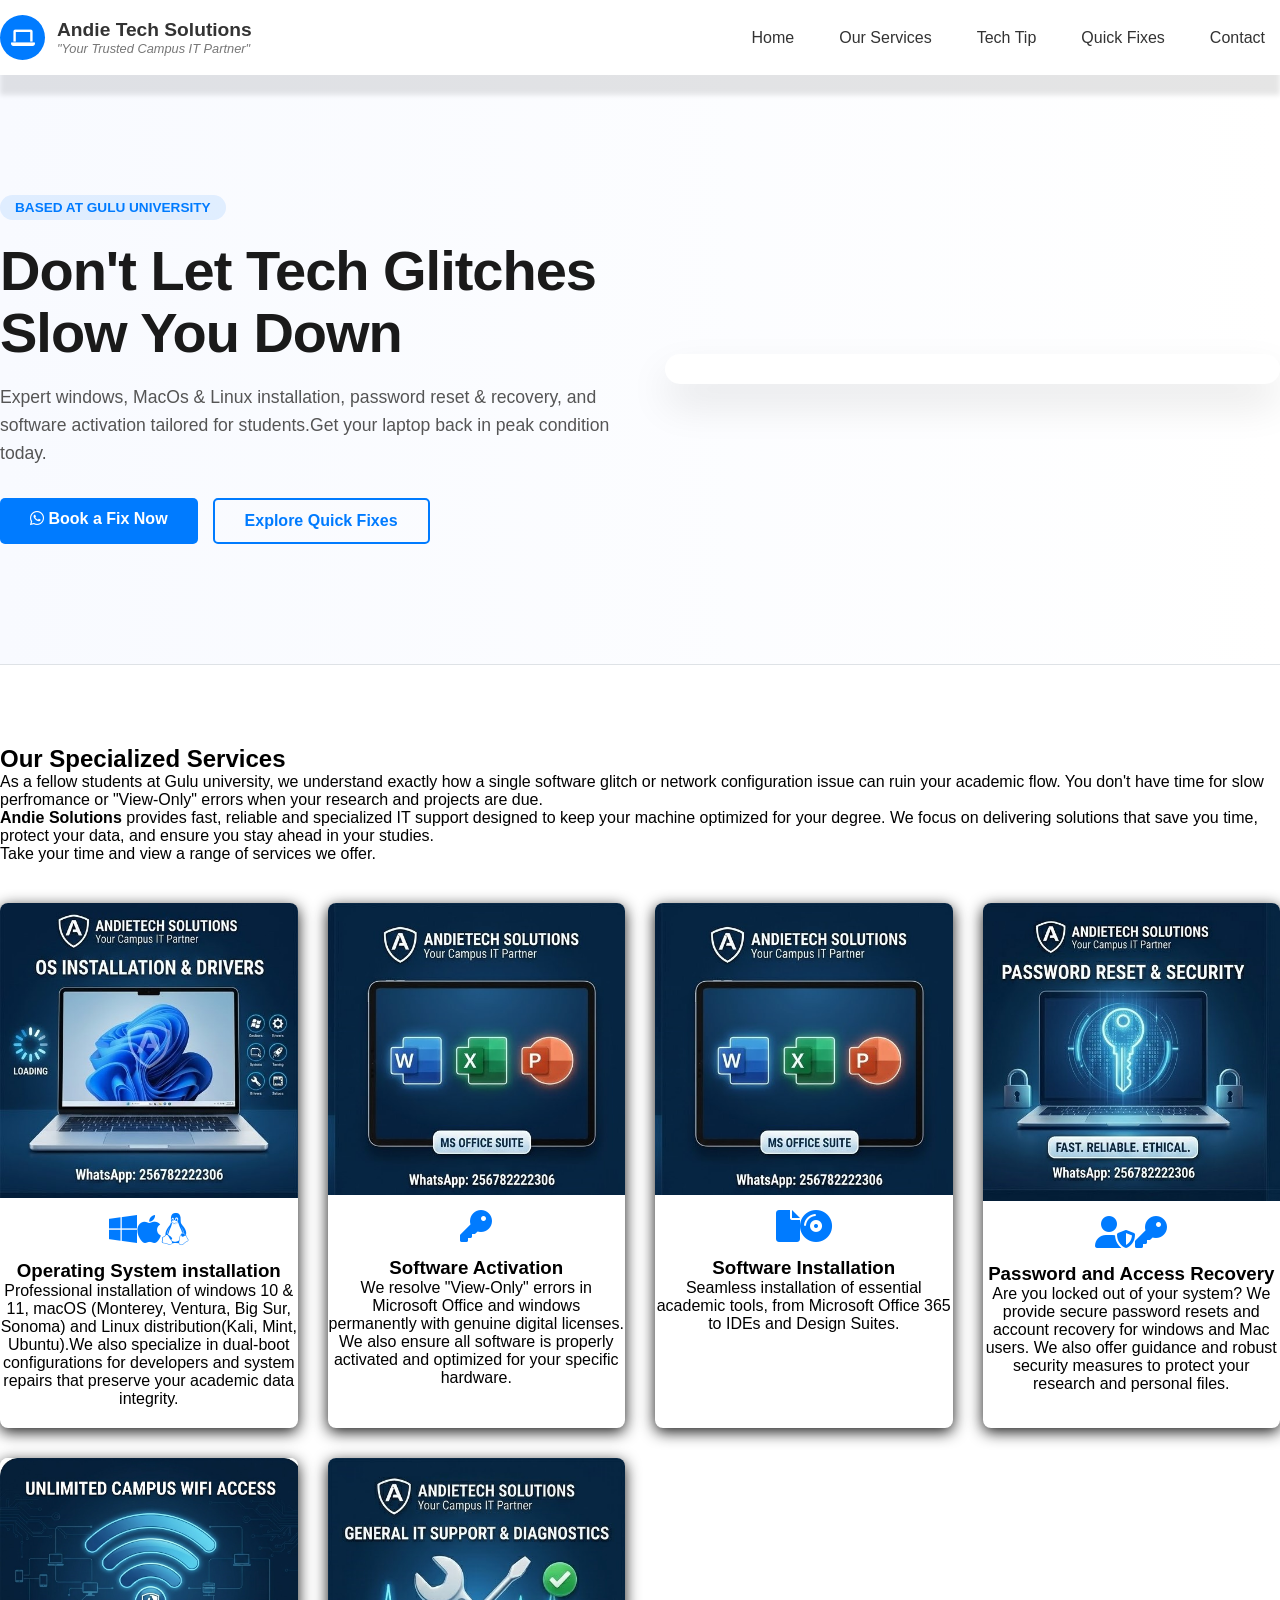
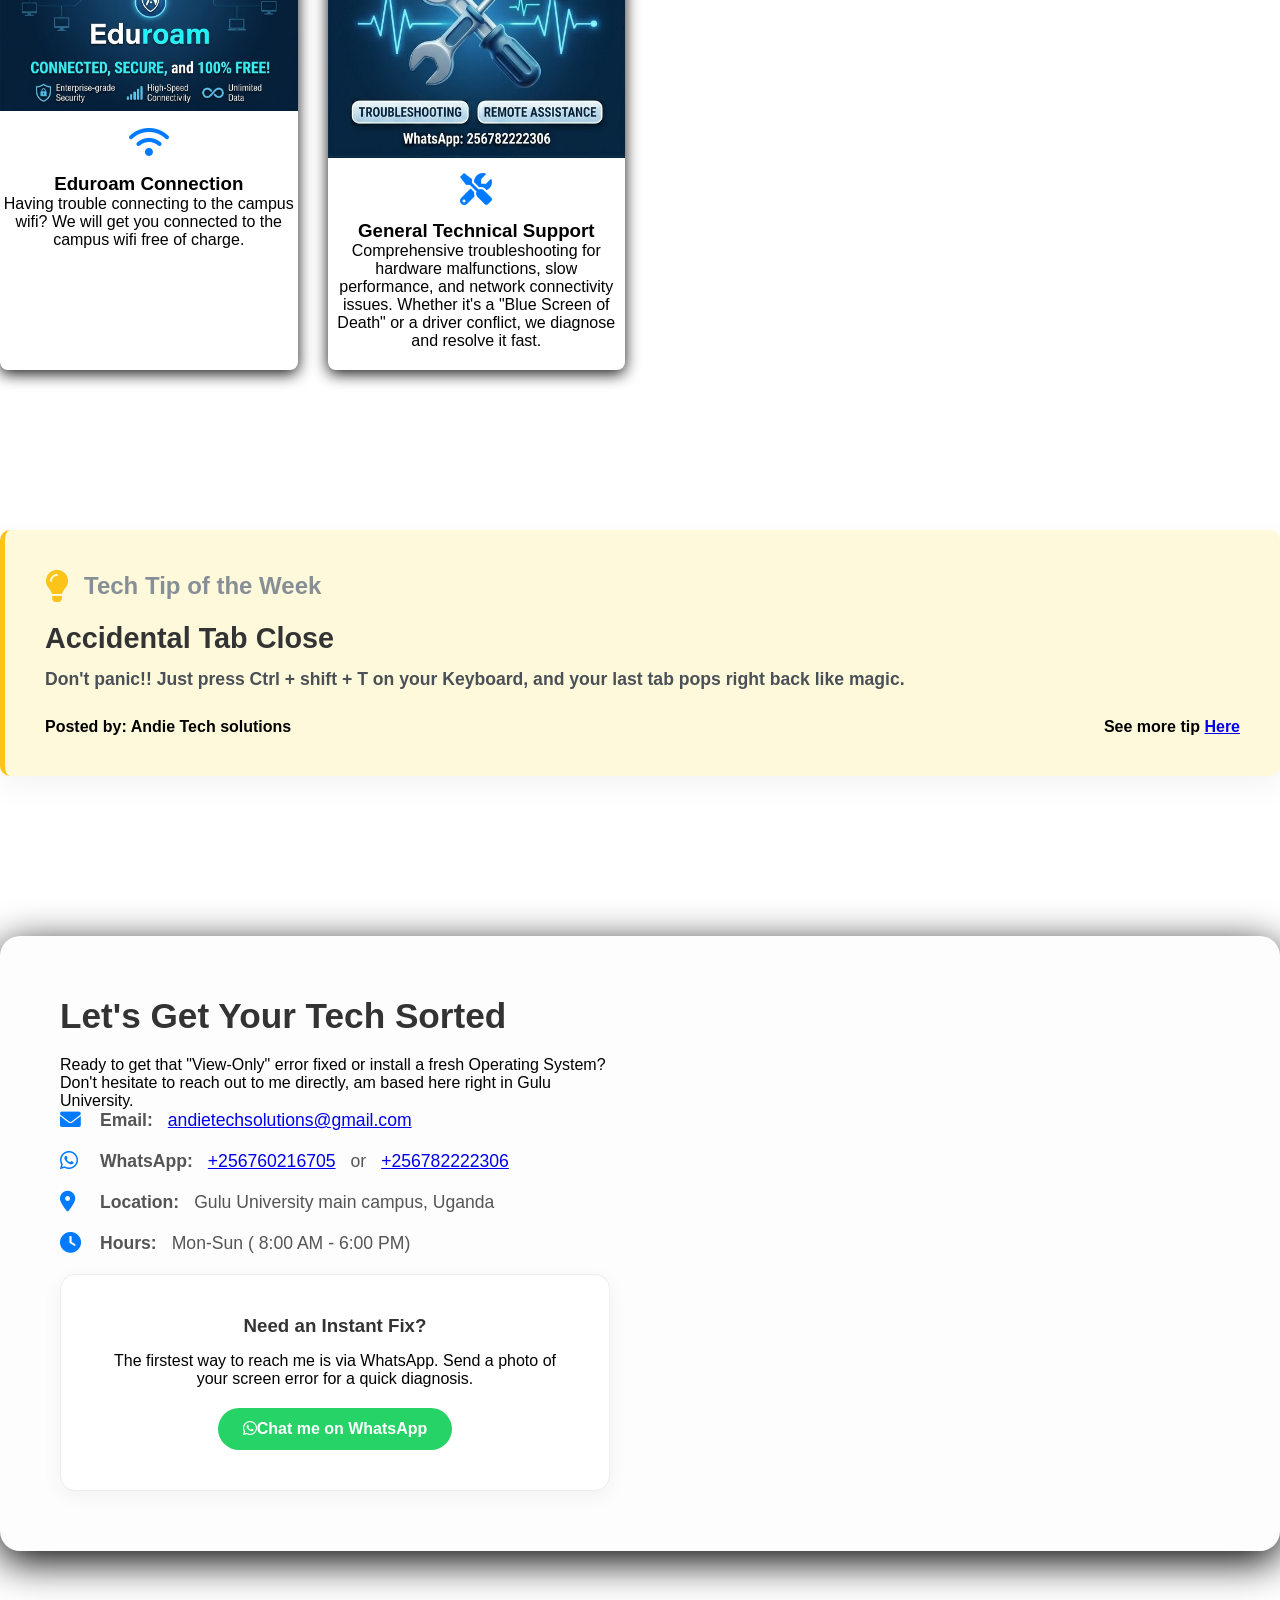
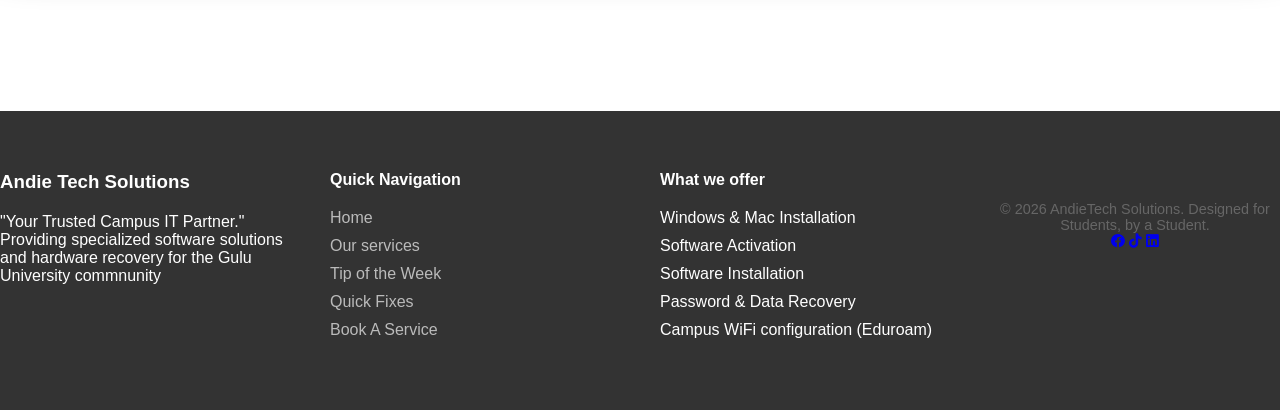
==== index.html @ 388c9201 "Add hero image section to index.html Added a hero image section with a placeholder image." ====
<!DOCTYPE html>
<html lang="en">
<head>
    <meta charset="UTF-8">
    <meta name="viewport" content="width=device-width, initial-scale=1.0">
    <title>AndieTech Solutions | Your Campus IT Partner</title>
    <link rel="stylesheet" href="https://cdnjs.cloudflare.com/ajax/libs/font-awesome/6.0.0/css/all.min.css">
    <link rel="stylesheet" href="style.css">
</head>
<body>

    <header>
        <div class="header-container">
                    
            <div class="branding">
                <div class="logo-circle">
                    <i class="fas fa-laptop"></i>
                </div>

                <div class="brand-text">
                    <h1 class="brand-name">Andie Tech Solutions</h1>
                    <span class="tagline">"Your Trusted Campus IT Partner"</span>
                </div>
            </div>

            <div class="nav-wrapper">
                <nav class="nav-menu" id="nav-menu">
                    <ul>
                        <li><a href="index.html" class="nav-btn">Home</a></li>
                        <li><a href="#services" class="nav-btn">Our Services</a></li>
                        <li><a href="#tip" class="nav-btn">Tech Tip</a></li>
                        <li><a href="fixes.html" class="nav-btn">Quick Fixes</a></li>
                        <li><a href="#contact" class="nav-btn">Contact</a></li>
                    </ul>
                </nav>

                <div class="menu-toggle" id="mobile-menu-btn">
                    <span class="bar"></span>
                    <span class="bar"></span>
                    <span class="bar"></span>
                </div>
            </div>

        </div>
    </header>

    <main>
        <section id="hero" class="hero">
            <div class="container hero-flex">
                
                <div class="hero-text">
                    <span class="badge">Based at Gulu University</span>
                    <h2>Don't Let Tech Glitches  Slow You Down</h2>
                    <p>
                        Expert windows, MacOs &amp; Linux installation, password reset &amp; recovery, and software activation tailored for students.Get your laptop back in peak condition today.
                    </p>
                    
                    <div class="hero-btns">
                        <a href="https://wa.me/256782222306" class="btn btn-primary">
                            <i class="fab fa-whatsapp"></i> Book a Fix Now
                        </a>
                        <a href="fixes.html" class="btn btn-secondary">Explore Quick Fixes</a>
                    </div>
                </div>
                     <div class="hero-img">
                    <div class="img-placeholder">
                        <img src="assets/sudent.png" alt="Laptop showing Windows and Mac" onerror="this.style.display='none'">
                    <!--<div class="img-backup-box">💻 ANDIETECH</div>-->
                    </div>
                </div>

            </div>
        </section>

        <section id="services" class="services-section">
            <div class="container">
                <div class="services-header-intro">
                    <h2 class="section-title">Our Specialized Services</h2>
                    
                    <p>
                        As a fellow students at Gulu university, we understand exactly how a 
                        single software glitch or network configuration issue can ruin your 
                        academic flow. You don't have time for slow perfromance or "View-Only"
                        errors when your research and  projects are due. 
                    </p>
                    <p>
                        <strong>Andie Solutions</strong> provides fast, reliable and specialized 
                        IT support designed to keep your machine optimized for your degree. We focus on 
                        delivering solutions that save you time, protect your data, and ensure you stay 
                        ahead in your studies.
                        <br> Take your time and view a range of services we offer.
                    </p>
                    
                </div>
                <div class="services-grid">
                    <article class="service-card">
                        <div class="service-img">
                            <img src="OS.jpg" alt="OS  installation">
                        </div>
                        <div class="service-info">
                            <i class="fab fa-windows"></i><i class="fab fa-apple"></i><i class="fab fa-linux"></i> 
                            <h3>Operating System installation</h3>
                            <p>Professional installation of windows 10 & 11, macOS (Monterey, Ventura, Big Sur, Sonoma)
                             and Linux distribution(Kali, Mint, Ubuntu).We also specialize in dual-boot configurations for developers and system repairs that preserve your academic data integrity.</p>
                        </div>
                    </article>

                    <article class="service-card">
                        <div class="service-img">
                            <img src="/office.jpg" alt="software activation">
                        </div>
                        <div class="service-info">
                            <i class="fas fa-key"></i>
                            <h3>Software Activation</h3>
                            <p>We resolve "View-Only" errors in Microsoft Office and windows permanently with genuine digital licenses. We also ensure all software is properly activated and optimized for your specific hardware. </p>
                        </div>
                    </article>

                    <article class="service-card">
                        <div class="service-img">
                            <img src="office.jpg" alt="software installation">
                        </div>
                        <div class="service-info">
                            <i class="fas fa-file"></i><i class="fas fa-compact-disc"></i>
                            <h3>Software Installation</h3>
                            <p>Seamless installation of essential academic tools, from Microsoft Office 365 to IDEs and Design Suites.</p>
                        </div>
                    </article>

                    <article class="service-card">
                        <div class="service-img">
                            <img src="/passwordjpg.jpg" alt="password recovery">
                        </div>
                        <div class="service-info">
                            <i class="fas fa-user-shield"></i><i class="fas fa-key"></i>
                            <h3>Password and Access Recovery</h3>
                            <p>Are you locked out of your system? We provide secure password resets and account recovery for windows and Mac users. We also offer guidance and robust security measures to protect your research and personal files.</p>
                        </div>
                    </article>
                    
                    <article class="service-card">
                        <div class="service-img">
                            <img src="/eduroam.jpg" alt="wifi configuration">
                        </div>

                        <div class="service-info">
                            <i class="fas fa-wifi"></i><h3>Eduroam Connection</h3>
                            <p>Having trouble connecting to the campus wifi? We will get you connected to the campus wifi free of charge.</p>
                        </div>

                    </article>

                    <article class="service-card">
                        <div class="service-img">
                            <img src="/IT.jpg" alt="Technical support">
                        </div>
                        <div class="service-info">
                            <i class="fas fa-tools"></i>
                            <h3>General Technical Support</h3>
                            <p>Comprehensive troubleshooting for hardware malfunctions, slow performance, and network connectivity issues. Whether it's a "Blue Screen of Death" or a driver conflict, we diagnose and resolve it fast.</p>
                        </div>
                    </article>
                </div>
            </div>
        </section>
        <section id="tip" class="tip-section">
            <div class="container tip-box">
                <div class="tip-header">
                    <i class="fas fa-lightbulb"></i>
                    <h2>Tech Tip of the Week</h2>
                </div>
                <div class="tip-content">
                    <h3 id="current-tip-title">Accidental Tab Close<h3>
                    <p id="current-tip-text">Don't panic!! Just press <strong>Ctrl + shift + T</strong> on your Keyboard, and your last tab pops right back like magic.</p>
                </div>
                <div class="tip-footer">
                    <span>Posted by: Andie Tech solutions</span>
                    <p>See more tip <a href="index2.html" target="_blank">Here</a></p>
                </div>
            </div>
        </section>

        <section id="contact" class="contact-section">
            <div class="container contact-grid">
                <div class="contact-info">
                    <h2>Let's Get Your Tech Sorted</h2>
                    <p>Ready to get that "View-Only" error fixed or install a fresh Operating System? Don't hesitate to reach out to me directly, am based here right in Gulu University.</p>
                    
                    <ul class="contact-details">
                        <li>
                            <i class="fas fa-envelope"></i>
                            <strong>Email:</strong><a href="mailto:andietechsolutions@gmail.com">andietechsolutions@gmail.com</a>
                    </li>
                        <li>
                            <i class="fab fa-whatsapp"></i>
                            <strong>WhatsApp:</strong><a href=https://wa.me/256760216705>+256760216705</a> or <a href=https://wa.me/256782222306>+256782222306</a>
                        </li>
                        <li>
                            <i class="fas fa-map-marker-alt"></i>
                            <strong>Location:</strong>Gulu University main campus, Uganda
                        </li>
                        <li><i class="fas fa-clock"></i>
                            <strong>Hours:</strong> Mon-Sun ( 8:00 AM - 6:00 PM)
                        </li>
                    </ul>

                    <div class="contact-cta">
                        <div class="cta-box">
                            <h3>Need an Instant Fix?</h3>
                            <p>The firstest way to reach me is via WhatsApp. Send a photo of your screen error for a quick diagnosis.</p>
                            <a href="https://wa.me/256782222306" class="btn btn-whatsapp">
                                <i class="fab fa-whatsapp"></i>Chat me on WhatsApp
                            </a>
                        </div>
                    </div>
                </div>

            </div>
        </section>
    </main>

    

    <footer class="main-footer">

        <div class="container footer-grid">

            <div class="footer-col">
                <h3 class="footer-logo">Andie <span>Tech</span> Solutions</h3>
                <p>"Your Trusted Campus IT Partner." Providing specialized software solutions and hardware recovery for the Gulu University commnunity</p>
            </div>
            
            <div class="footer-col">
                <h4>Quick Navigation</h4>
                <ul>
                    <li><a href="index.html">Home</a></li>
                    <li><a href="#services">Our services</a></li>
                    <li><a href="#tip">Tip of the Week</a></li>
                    <li><a href="index2.html">Quick Fixes</a></li>
                    <li><a href="#contact">Book A Service</a></li>
                </ul>
            </div>

            <div class="footer-col">
                <h4>What we offer</h4>
                <ul>
                    <li>Windows & Mac Installation</li>
                    <li>Software Activation</li>
                    <li>Software Installation</li>
                    <li>Password & Data Recovery</li>
                    <li>Campus WiFi configuration (Eduroam)</li>
                </ul>
            </div>

            <div class="footer-bottom">
                <p>&copy; 2026 AndieTech Solutions. Designed for Students, by a Student.</p>
                <div class="social-links">
                    <a href="#"><i class="fab fa-facebook"></i></a>
                    <a href="#"><i class="fab fa-tiktok"></i></a>
                    <a href="#"><i class="fab fa-linkedin"></i></a>
                </div>
            </div>
        </div>
    </footer>

    <script>
        const mobileMenu = document.getElementById('mobile-menu-btn');
        const navMenu = document.getElementById('nav-menu');

        mobileMenu.addEventListener('click', () => {
            navMenu.classList.toggle('active');
            mobileMenu.classList.toggle('is-active');
        });
    </script>

</body>
</html>
---- style.css ----
/* Setting up the global rule for the whole site*/
*{
    --primary-blue:#007bff;
    --dark-grey: #333;
    --light-grey: #f4f4f4;
    --white: #ffff;
    --whatsapp-green: #25d366;
}
*{
    margin: 0;
    padding: 0;
    box-sizing: border-box;
    font-family: 'SegoeUI',Roboto,Helvetica,Arial, sans-serif;
}
html{
    scroll-behavior: smooth;
}
img{
    max-width: 100%;
    height: auto;
    display: block;
}
container{
    max-width: 1200px;
    margin: 0 auto;
    padding: 0 80px;
}
section{
    padding: 80px 0;
}
header{
    background: var(--white);
    padding: 15px 0;
    box-shadow: 0 20px 5px rgba(0,0,0,0.1);
    position: sticky;
    top: 0;
    z-index: 10000;
}
.hero{
    background: linear-gradient(to right, #f8faff, #ffffff);
    padding: 120px 0;
    border-bottom: 1px solid #dee2e6;
}
.hero-flex{
    display: flex;
    align-items: center;
    justify-content: space-between;
    gap: 50px;
}
.hero-text{
    flex: 1;
}
.badge{
    background: rgba(0,123,255,0.1);
    color: var(--primary-blue);
    padding: 5px 15px;
    border-radius: 20px;
    font-size: 0.85rem;
    font-weight: bold;
    text-transform: uppercase;
    margin-bottom: 20px;
    display: inline-block;
}
.hero-text h2{
    font-size: 3.5rem;
    line-height: 1.1;
    color: #1a1a1a;
    letter-spacing: -1px;
    margin-bottom: 20px;
}
.hero-text p{
    font-size: 1.1rem;
    color: #555;
    margin-bottom: 30px;
    line-height: 1.6;
}
.hero-btns{
    display: flex;
    gap: 15px;
}
.btn{
    padding: 12px 30px;
    border-radius: 5px;
    text-decoration: none;
    font-weight: 600;
    transition: 0.3s;
    display: inline-block;
}
.btn-primary{
    background: var(--primary-blue);
    color: white;
}
.btn-secondary{
    border: 2px solid var(--primary-blue);
    color: var(--primary-blue);
}
.btn:hover{
    transform: translateY(-3px);
    box-shadow: 0 5px 15px rgba(0,123,255,0.2);
}
.hero-img{
    flex: 1; 
}
.img-placeholder{
    background: white;
    padding: 15px;
    border-radius: 15px;
    box-shadow: 0 20px 40px rgba(0,0,0,0.1);
}
.header-container{
    display: flex;
    justify-content: space-between;
    align-items: center;
}
.branding{
    display: flex;
    align-items: center;
    gap: 12px;
}
.logo-circle{
    width: 45px;
    height: 45px;
    background:var(--primary-blue);
    color: white;
    border-radius: 50px;
    display: flex;
    align-items: center;
    justify-content: center;
    font-size: 1.2rem;
}
.brand-name{
    font-size: 1.2rem;
    color: var(--dark-grey);
}
.tagline{
    display: block;
    font-size: 0.8rem;
    color: #777;
    font-style: italic;
}
.nav-menu ul{
    display: flex;
    list-style: none;
    gap: 15px;
}
.nav-btn{
    text-decoration: none;
    color:var(--dark-grey);
    font-weight: 500;
    padding: 8px 15px;
    border-radius: 4px;
    transition: 0.3s;
}
.nav-btn:hover{
    background: var(--primary-blue);
    color: white;
}
.services-grid{
    display: grid;
    grid-template-columns: repeat(auto-fit,minmax(250px, 1fr));
    gap: 30px;
    margin-top: 40px; 
}
.service-card{
    background: white;
    border-radius: 8px;
    overflow: hidden;
    box-shadow: 0 4px 15px rgba(0,0,0,0.9);
    transition: transform 0.3s;
    text-align: center;
    padding-bottom: 20px;
}
.service-card:hover{
    transform: translateY(-20px);
}
.service-img img{
    width: auto;
    height: auto;
    object-fit: cover;
}
.service-info i{
    font-size: 2rem;
    color: var(--primary-blue);
    margin: 15px 0;
}
.tip-section{
    padding: 80px 0;
    background: white;
}
.tip-box{
    background: #fff9db;
    border-left: 5px solid #fcc419;
    padding: 40px;
    border-radius: 10px;
    box-shadow: 0 10px 30px rgba(0,0,0,0.05);

}
.tip-header{
    display: flex;
    align-items: center;
    gap: 15px;
    margin-bottom: 20px;
    color: #868e96;
}
.tip-header i{
    font-size: 2rem;
    color: #fcc419;
}
.tip-content h3{
    font-size: 1.8rem;
    margin-bottom: 10px;
    color: var(--dark-grey);
}
.tip-content p{
    font-size: 1.1rem;
    color: #495057;
    line-height: 1.6;
}
.tip-footer{
    margin-top: 25px;
    display: flex;
    justify-content: space-between;
    align-items: center;
    font-weight: 600;
    color: adb5bd;
}
.link-btn{
    color: var(--primary-blue);
    text-decoration: none;
}
.contact-grid{
    display: grid;
    grid-template-columns: 1fr 1fr;
    gap: 60px;
    background: #fdfdfd;
    padding: 60px;
    border-radius: 20px;
    box-shadow: 0 10px 40px;
}
.contact-info h2{
    font-size: 2.2rem;
    margin-bottom: 20px;
    color: var(--dark-grey);
}
.contact-details{
    list-style: none;
    margin-top: flex;
}
.contact-details li{
    margin-bottom: 20px;
    display: flex;
    align-items: center;
    gap: 15px;
    font-size: 1.1rem;
    color: #555;
}
.contact-details i{
    color: var(--primary-blue);
    font-size: 1.3rem;
    width: 25px;
}
.cta-box{
    background: var(--white);
    padding: 40px;
    border-radius: 15px;
    border: 1px solid #eee;
    text-align: center;
    box-shadow: 0 5px 20px rgba(0,0,0,0.05);

}
.cta-box h3{
    margin-bottom: 15px;
    color: var(--dark-grey);

}
.main-footer{
    background-color: rgba(0,0,0,0.8);
    color: white;
    padding: 60px 0 20px;
    margin-top: 80px;
}
.footer-grid{
    display: grid;
    grid-template-columns: repeat(auto-fit,minmax(200px,1fr));
    gap: 40px;
    border-bottom: 1px solid#333;
    padding-bottom: 40px;
}
.footer-col h3,.footer-col h4{
    margin-bottom: 20px;
    columns: var(--primary-blue);
}
.footer-col ul{
    list-style: none;
}
.footer-col ul li{
    margin-bottom: 10px;
}
.footer-col a{
    color: #bbb;
    text-decoration: none;
}
.footer-bottom{
    text-align: center;
    padding-top: 30px;
    font-size: 0.9rem;
    color: #666;
}
.btn-whatsapp{
    background: var(--whatsapp-green);
    color: white;
    padding: 12px 25px;
    border-radius: 50px;
    text-decoration: none;
    display: inline-block;
    margin-top: 20px;
    font-weight: bold;
}
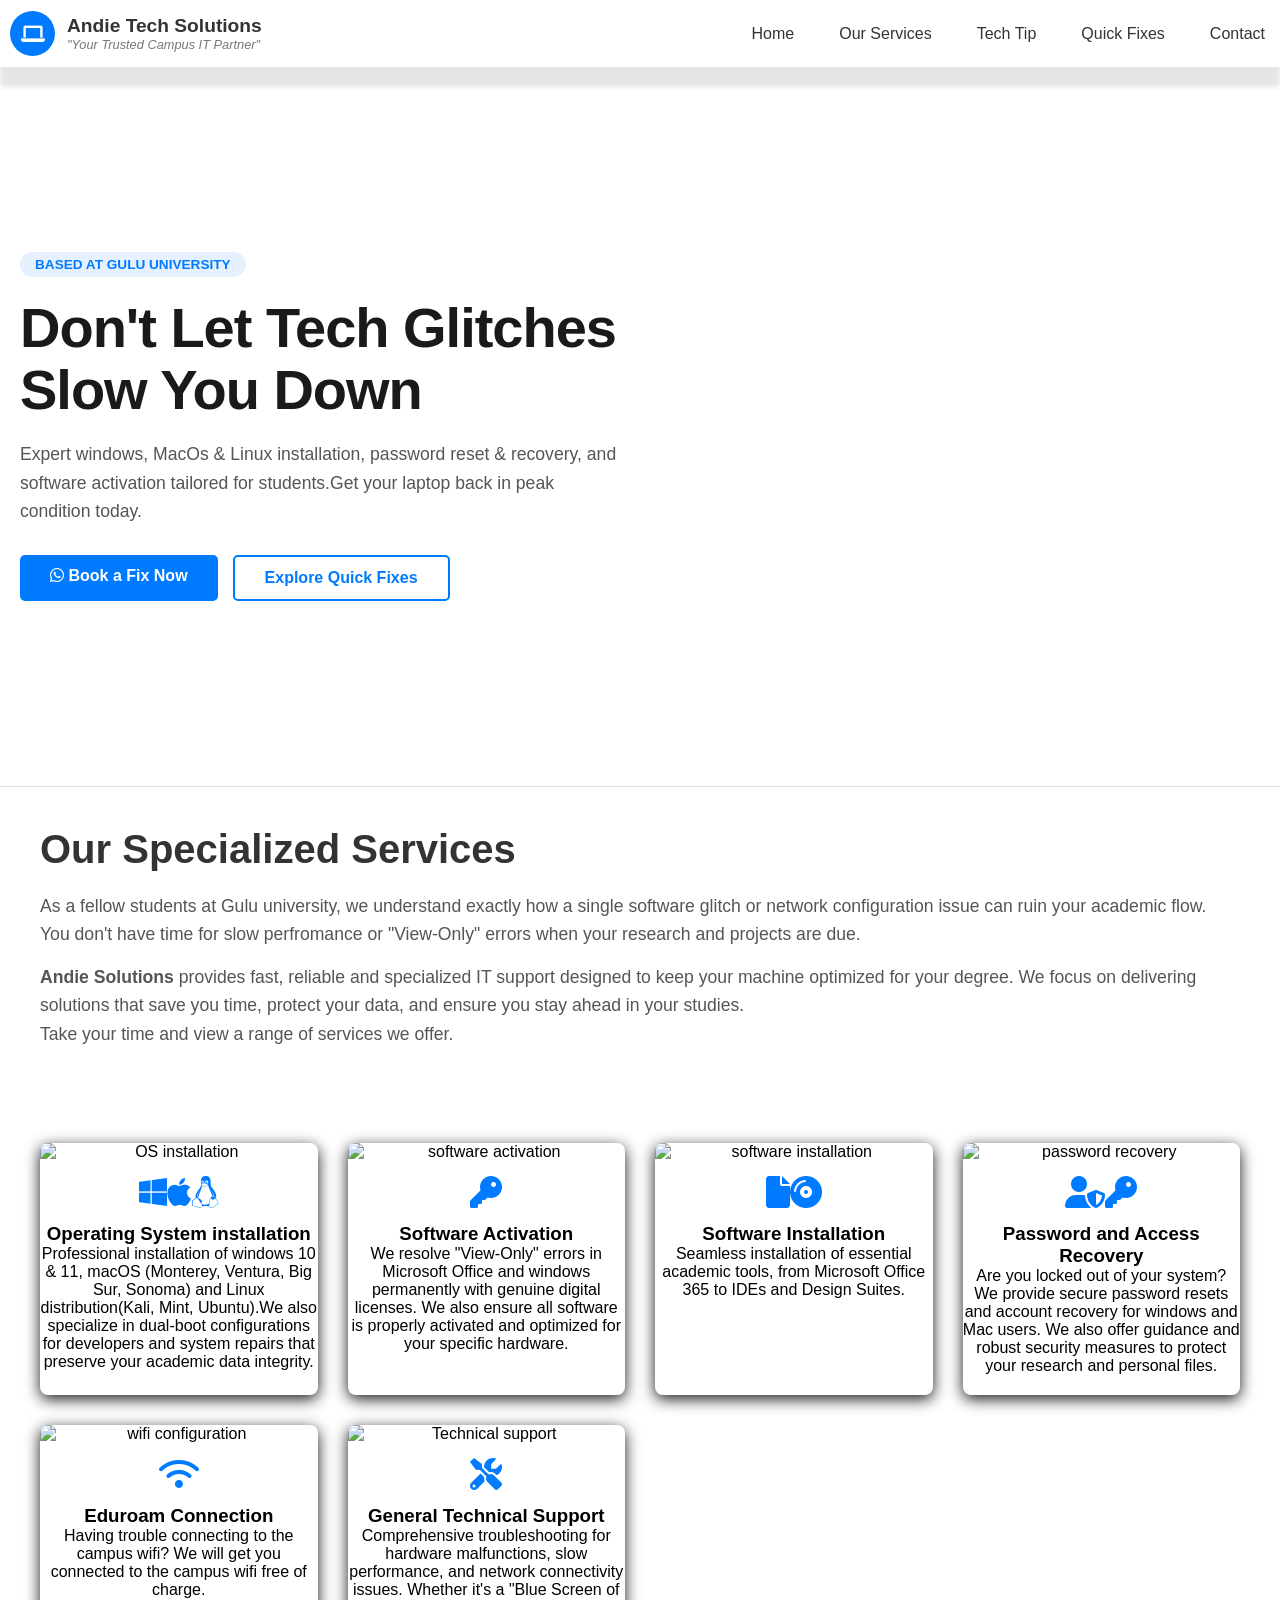
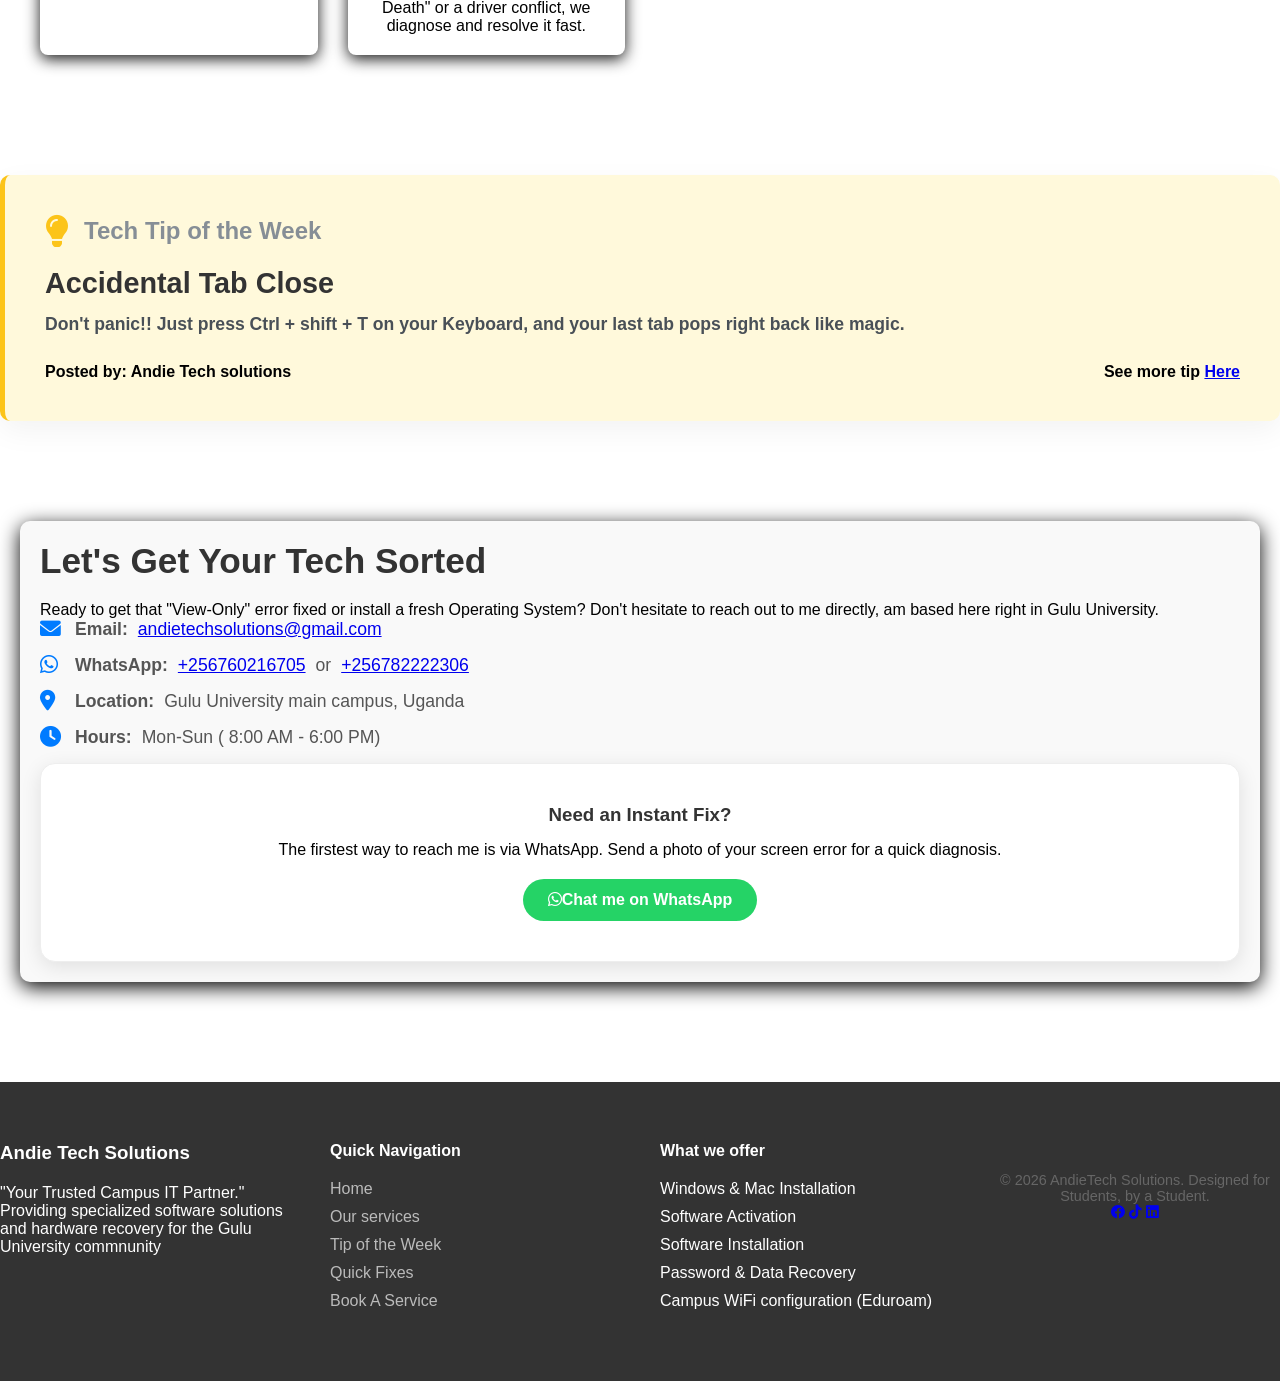
==== commit b0d3d5ce: "Add files via upload" ====
--- a/index.html
+++ b/index.html
@@ -62,10 +62,11 @@
                         <a href="fixes.html" class="btn btn-secondary">Explore Quick Fixes</a>
                     </div>
                 </div>
-                     <div class="hero-img">
+
+                <div class="hero-img">
                     <div class="img-placeholder">
-                        <img src="assets/sudent.png" alt="Laptop showing Windows and Mac" onerror="this.style.display='none'">
-                    <!--<div class="img-backup-box">💻 ANDIETECH</div>-->
+                        <!--<img src="assets/sudent.png" alt="Laptop showing Windows and Mac" onerror="this.style.display='none'">
+                    <div class="img-backup-box">💻 ANDIETECH</div>-->
                     </div>
                 </div>
 
@@ -95,7 +96,7 @@
                 <div class="services-grid">
                     <article class="service-card">
                         <div class="service-img">
-                            <img src="OS.jpg" alt="OS  installation">
+                            <img src="assets/OS.jpg" alt="OS  installation">
                         </div>
                         <div class="service-info">
                             <i class="fab fa-windows"></i><i class="fab fa-apple"></i><i class="fab fa-linux"></i> 
@@ -107,7 +108,7 @@
 
                     <article class="service-card">
                         <div class="service-img">
-                            <img src="/office.jpg" alt="software activation">
+                            <img src="assets/office.jpg" alt="software activation">
                         </div>
                         <div class="service-info">
                             <i class="fas fa-key"></i>
@@ -118,7 +119,7 @@
 
                     <article class="service-card">
                         <div class="service-img">
-                            <img src="office.jpg" alt="software installation">
+                            <img src="assets/office.jpg" alt="software installation">
                         </div>
                         <div class="service-info">
                             <i class="fas fa-file"></i><i class="fas fa-compact-disc"></i>
@@ -129,7 +130,7 @@
 
                     <article class="service-card">
                         <div class="service-img">
-                            <img src="/passwordjpg.jpg" alt="password recovery">
+                            <img src="assets/passwordjpg.jpg" alt="password recovery">
                         </div>
                         <div class="service-info">
                             <i class="fas fa-user-shield"></i><i class="fas fa-key"></i>
@@ -140,7 +141,7 @@
                     
                     <article class="service-card">
                         <div class="service-img">
-                            <img src="/eduroam.jpg" alt="wifi configuration">
+                            <img src="assets/eduroam.jpg" alt="wifi configuration">
                         </div>
 
                         <div class="service-info">
@@ -152,7 +153,7 @@
 
                     <article class="service-card">
                         <div class="service-img">
-                            <img src="/IT.jpg" alt="Technical support">
+                            <img src="assets/IT.jpg" alt="Technical support">
                         </div>
                         <div class="service-info">
                             <i class="fas fa-tools"></i>
--- a/style.css
+++ b/style.css
@@ -6,49 +6,62 @@
     --white: #ffff;
     --whatsapp-green: #25d366;
 }
+
 *{
     margin: 0;
     padding: 0;
     box-sizing: border-box;
     font-family: 'SegoeUI',Roboto,Helvetica,Arial, sans-serif;
 }
+
 html{
     scroll-behavior: smooth;
 }
+
 img{
     max-width: 100%;
     height: auto;
     display: block;
 }
 container{
-    max-width: 1200px;
+    max-width: min;
     margin: 0 auto;
-    padding: 0 80px;
+    padding: 0 5%;
+    width: 90%;
 }
 section{
-    padding: 80px 0;
+    padding: 20px;
+    justify-content: center;
 }
 header{
     background: var(--white);
-    padding: 15px 0;
+    padding: 1px 0;
     box-shadow: 0 20px 5px rgba(0,0,0,0.1);
     position: sticky;
     top: 0;
     z-index: 10000;
 }
 .hero{
-    background: linear-gradient(to right, #f8faff, #ffffff);
+    /*background-color: #f8faff;*/
+    background-image: url("/assets/student.png");
+    display: flex;
+    align-items: center;
+    min-height: 80vh;
+    /*background: linear-gradient(to right, #f8faff, #ffffff);*/
     padding: 120px 0;
     border-bottom: 1px solid #dee2e6;
+    
 }
 .hero-flex{
     display: flex;
     align-items: center;
     justify-content: space-between;
-    gap: 50px;
+    gap: 40px;
 }
 .hero-text{
     flex: 1;
+    align-items: center;
+    padding: 20px;
 }
 .badge{
     background: rgba(0,123,255,0.1);
@@ -67,12 +80,14 @@
     color: #1a1a1a;
     letter-spacing: -1px;
     margin-bottom: 20px;
+    
 }
 .hero-text p{
     font-size: 1.1rem;
     color: #555;
     margin-bottom: 30px;
     line-height: 1.6;
+    align-items: right;
 }
 .hero-btns{
     display: flex;
@@ -99,23 +114,26 @@
     box-shadow: 0 5px 15px rgba(0,123,255,0.2);
 }
 .hero-img{
-    flex: 1; 
-}
-.img-placeholder{
-    background: white;
-    padding: 15px;
-    border-radius: 15px;
-    box-shadow: 0 20px 40px rgba(0,0,0,0.1);
-}
+    flex: 1;
+    text-align: center; 
+}
+.hero-img img{
+    max-width: 500px;
+    width: 100%;
+    filter: drop-shadow(0 20px 30px rgba(0,0,0,0.1));
+}
+
 .header-container{
     display: flex;
     justify-content: space-between;
     align-items: center;
+    padding: 10px 0;
 }
 .branding{
     display: flex;
     align-items: center;
     gap: 12px;
+    margin-left: 10px;
 }
 .logo-circle{
     width: 45px;
@@ -143,6 +161,15 @@
     list-style: none;
     gap: 15px;
 }
+/*.nav-menu{
+    position: relative;
+    padding: 15px 20px;
+    background: rgba(255,255,255,0.05);
+    border-radius: 60px;
+    backdrop-filter: blur(15px);
+    box-shadow: 0 15px 35px rgba(0,0,0,0.5);
+    border: 0.5px solid #ccc;
+}*/
 .nav-btn{
     text-decoration: none;
     color:var(--dark-grey);
@@ -155,11 +182,32 @@
     background: var(--primary-blue);
     color: white;
 }
+.services-header-intro{
+    text-align: left;
+    max-width: aut;
+    margin: 0 auto 50px auto;
+    margin-bottom: 40px;
+    padding: 20px;
+}
+.services-header-intro h2{
+    font-size: 2.5rem;
+    margin-bottom: 20px;
+    color: var(--dark-grey);
+}
+.services-header-intro p{
+    font-size: 1.1rem;
+    max-width: auto;
+    margin: 10px auto;
+    color: #555;
+    line-height: 1.6;
+    margin-bottom: 15px;
+}
 .services-grid{
     display: grid;
     grid-template-columns: repeat(auto-fit,minmax(250px, 1fr));
     gap: 30px;
-    margin-top: 40px; 
+    margin-top: 40px;
+    padding: 20px; 
 }
 .service-card{
     background: white;
@@ -229,13 +277,19 @@
     text-decoration: none;
 }
 .contact-grid{
-    display: grid;
-    grid-template-columns: 1fr 1fr;
-    gap: 60px;
-    background: #fdfdfd;
-    padding: 60px;
-    border-radius: 20px;
-    box-shadow: 0 10px 40px;
+    display: flex;
+    flex-wrap: wrap;
+    gap: auto;
+    background: #f9f9f9;
+    padding: 20px;
+    border-radius: 10px;
+    box-shadow: 0 5px 20px;
+    width: min(800px 90%);
+    
+}
+.contact-info,.contact-cta{
+    flex: 1;
+    min-width: auto;
 }
 .contact-info h2{
     font-size: 2.2rem;
@@ -245,12 +299,13 @@
 .contact-details{
     list-style: none;
     margin-top: flex;
+    padding: 0;
 }
 .contact-details li{
-    margin-bottom: 20px;
-    display: flex;
-    align-items: center;
-    gap: 15px;
+    margin-bottom: 15px;
+    display: flex;
+    align-items: center;
+    gap: 10px;
     font-size: 1.1rem;
     color: #555;
 }
@@ -265,7 +320,7 @@
     border-radius: 15px;
     border: 1px solid #eee;
     text-align: center;
-    box-shadow: 0 5px 20px rgba(0,0,0,0.05);
+    box-shadow: 0 5px 20px rgba(0,0,0,0.1);
 
 }
 .cta-box h3{
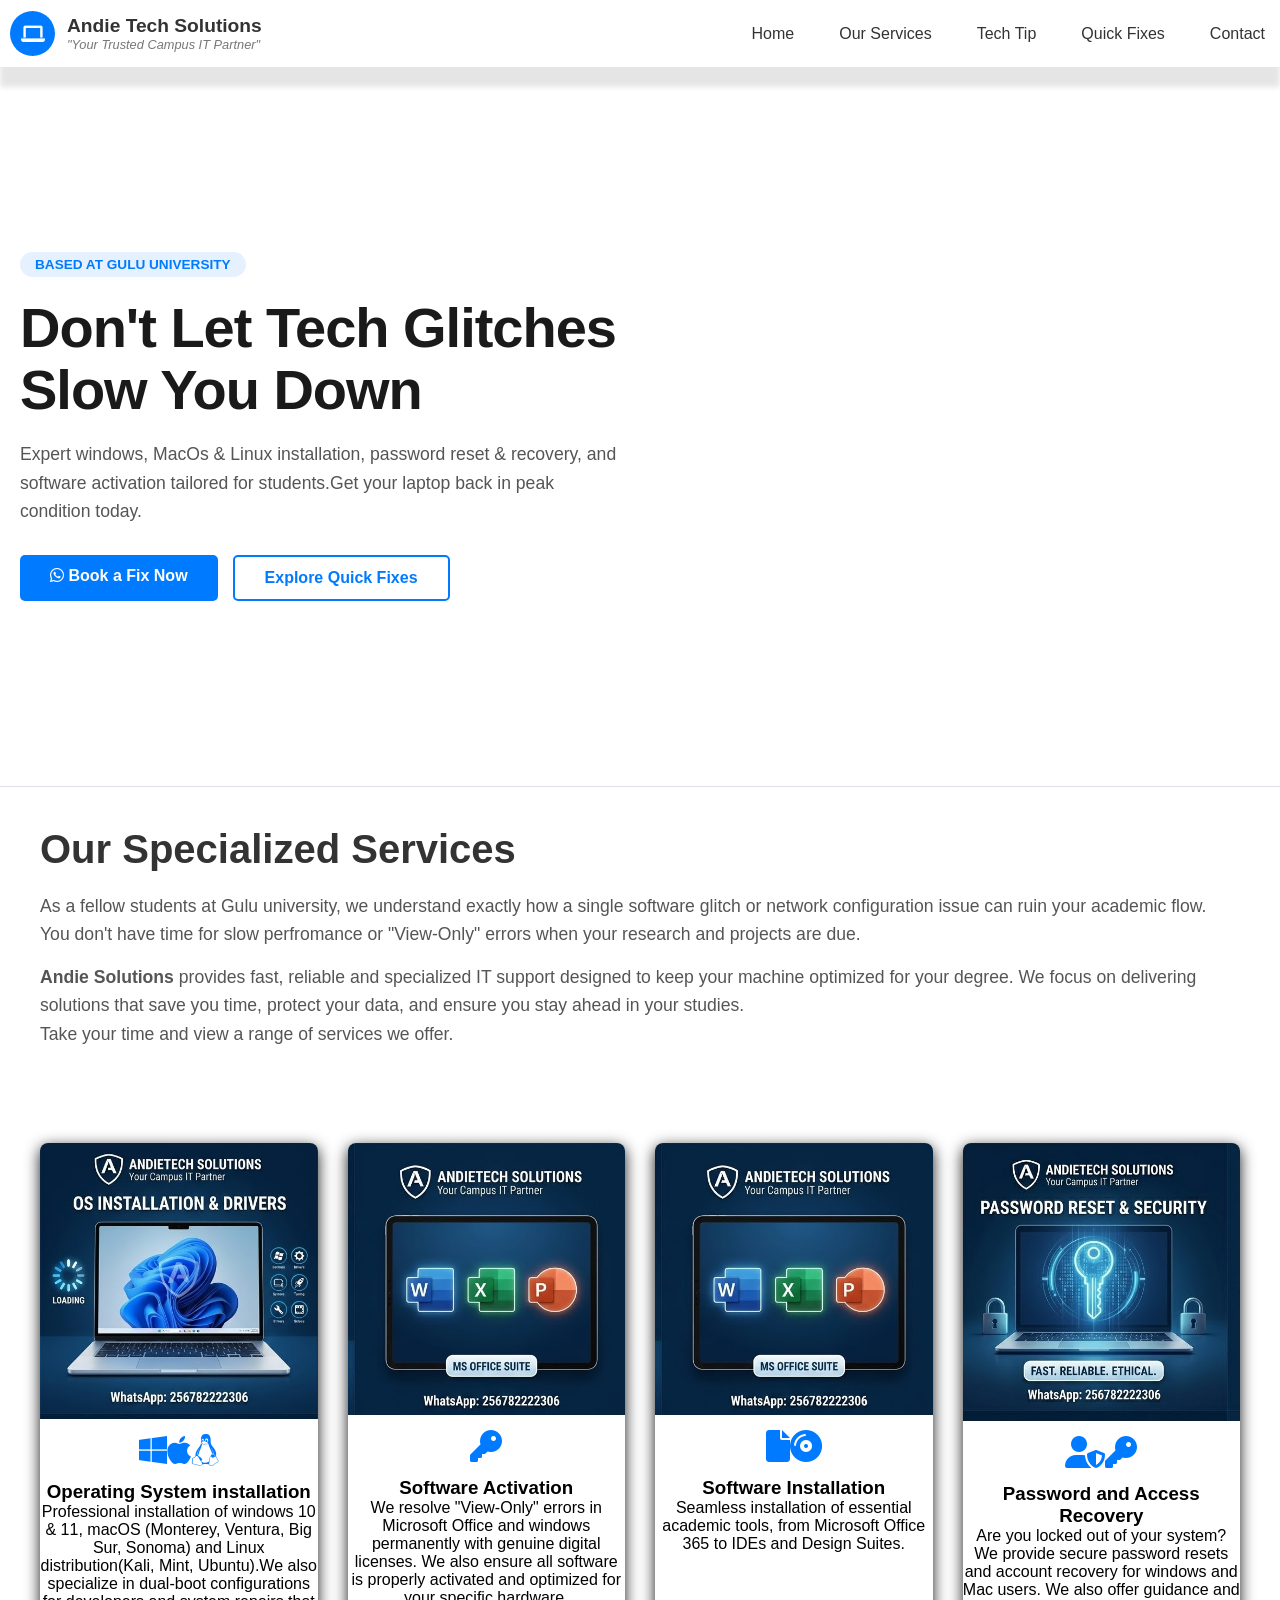
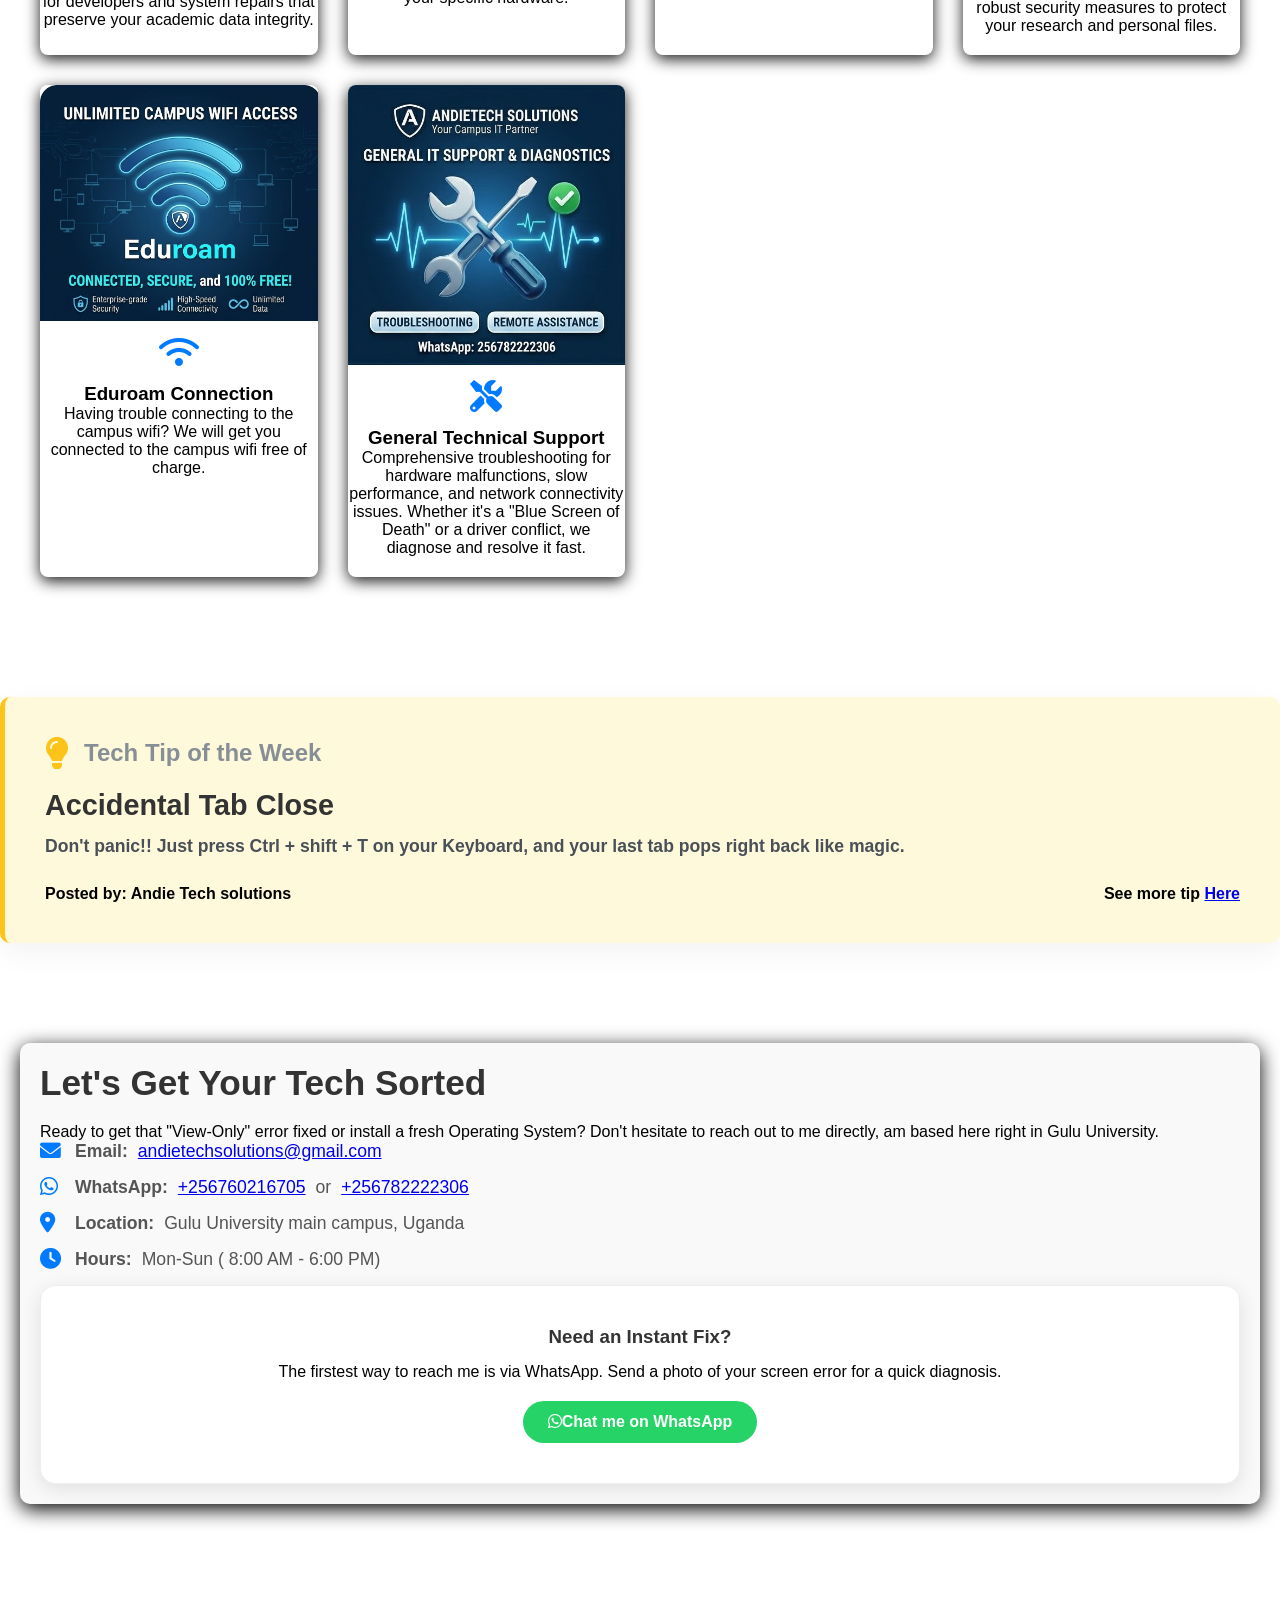
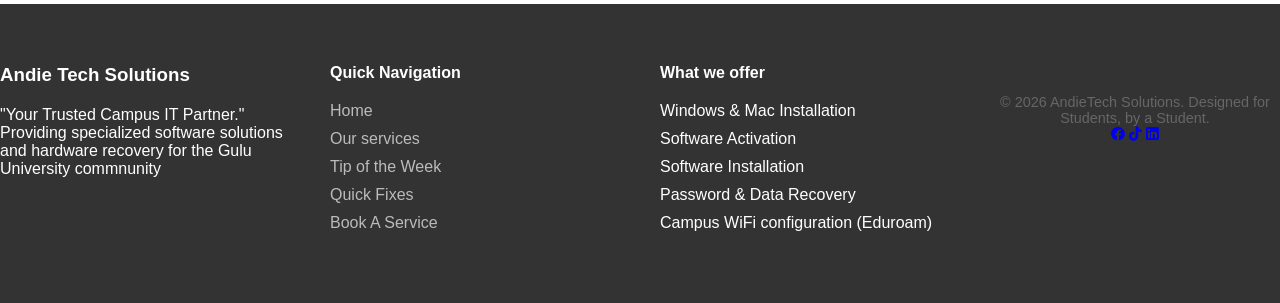
==== commit 3d30cf35: "Update index.html" ====
--- a/index.html
+++ b/index.html
@@ -65,7 +65,7 @@
 
                 <div class="hero-img">
                     <div class="img-placeholder">
-                        <!--<img src="assets/sudent.png" alt="Laptop showing Windows and Mac" onerror="this.style.display='none'">
+                        <!--<img src="sudent.png" alt="Laptop showing Windows and Mac" onerror="this.style.display='none'">
                     <div class="img-backup-box">💻 ANDIETECH</div>-->
                     </div>
                 </div>
@@ -96,7 +96,7 @@
                 <div class="services-grid">
                     <article class="service-card">
                         <div class="service-img">
-                            <img src="assets/OS.jpg" alt="OS  installation">
+                            <img src="OS.jpg" alt="OS  installation">
                         </div>
                         <div class="service-info">
                             <i class="fab fa-windows"></i><i class="fab fa-apple"></i><i class="fab fa-linux"></i> 
@@ -108,7 +108,7 @@
 
                     <article class="service-card">
                         <div class="service-img">
-                            <img src="assets/office.jpg" alt="software activation">
+                            <img src="office.jpg" alt="software activation">
                         </div>
                         <div class="service-info">
                             <i class="fas fa-key"></i>
@@ -119,7 +119,7 @@
 
                     <article class="service-card">
                         <div class="service-img">
-                            <img src="assets/office.jpg" alt="software installation">
+                            <img src="office.jpg" alt="software installation">
                         </div>
                         <div class="service-info">
                             <i class="fas fa-file"></i><i class="fas fa-compact-disc"></i>
@@ -130,7 +130,7 @@
 
                     <article class="service-card">
                         <div class="service-img">
-                            <img src="assets/passwordjpg.jpg" alt="password recovery">
+                            <img src="passwordjpg.jpg" alt="password recovery">
                         </div>
                         <div class="service-info">
                             <i class="fas fa-user-shield"></i><i class="fas fa-key"></i>
@@ -141,7 +141,7 @@
                     
                     <article class="service-card">
                         <div class="service-img">
-                            <img src="assets/eduroam.jpg" alt="wifi configuration">
+                            <img src="eduroam.jpg" alt="wifi configuration">
                         </div>
 
                         <div class="service-info">
@@ -153,7 +153,7 @@
 
                     <article class="service-card">
                         <div class="service-img">
-                            <img src="assets/IT.jpg" alt="Technical support">
+                            <img src="IT.jpg" alt="Technical support">
                         </div>
                         <div class="service-info">
                             <i class="fas fa-tools"></i>
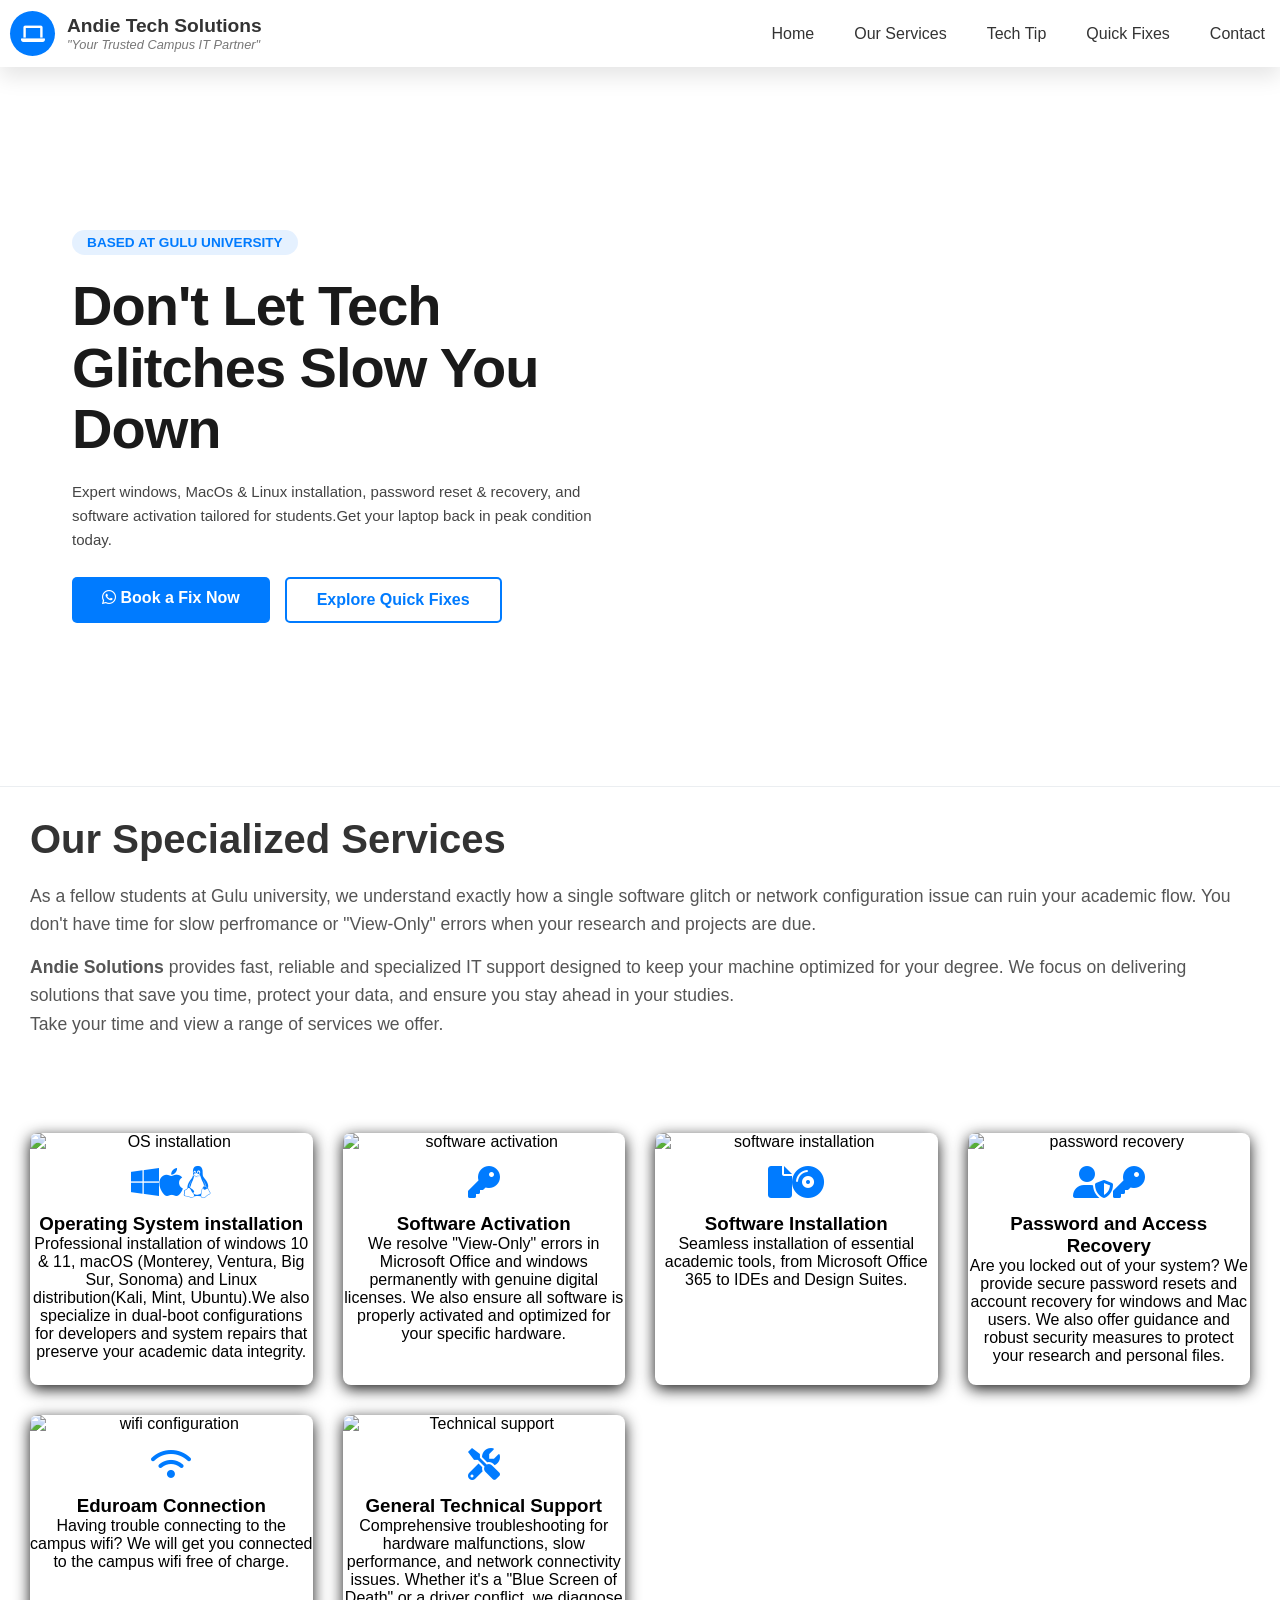
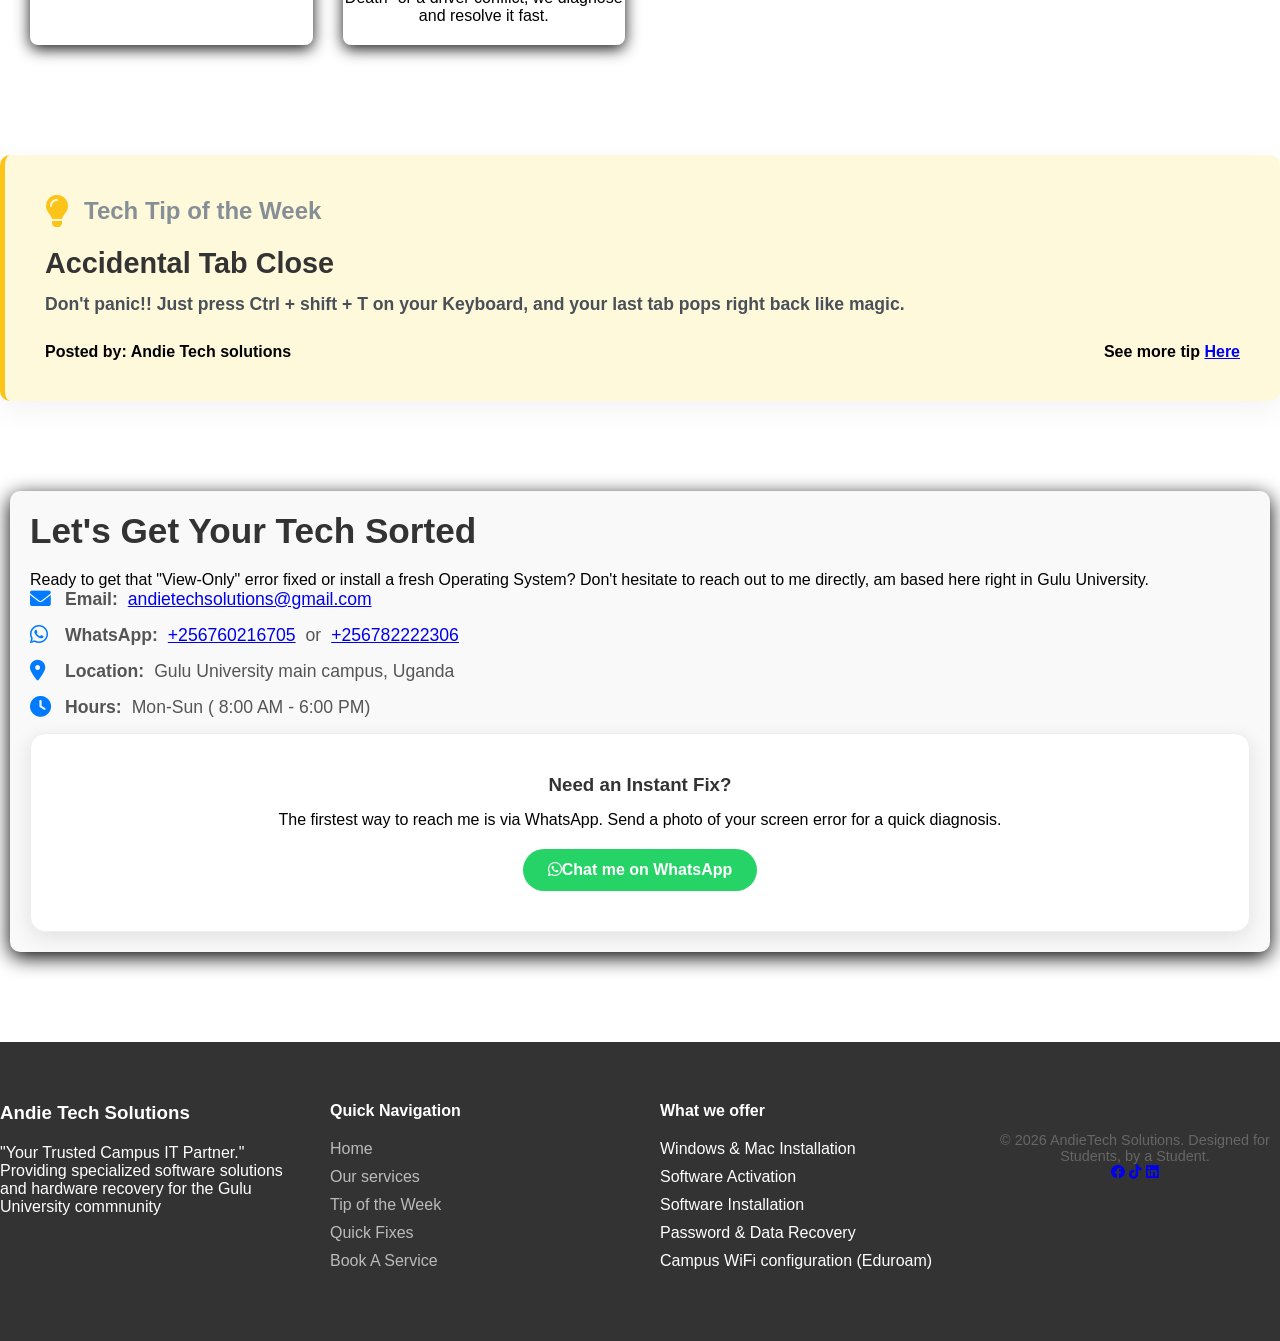
==== commit d1e441a1: "nav buttons for mobile devices" ====
--- a/index.html
+++ b/index.html
@@ -65,7 +65,7 @@
 
                 <div class="hero-img">
                     <div class="img-placeholder">
-                        <!--<img src="sudent.png" alt="Laptop showing Windows and Mac" onerror="this.style.display='none'">
+                        <!--<img src="assets/sudent.png" alt="Laptop showing Windows and Mac" onerror="this.style.display='none'">
                     <div class="img-backup-box">💻 ANDIETECH</div>-->
                     </div>
                 </div>
@@ -96,7 +96,7 @@
                 <div class="services-grid">
                     <article class="service-card">
                         <div class="service-img">
-                            <img src="OS.jpg" alt="OS  installation">
+                            <img src="assets/OS.jpg" alt="OS  installation">
                         </div>
                         <div class="service-info">
                             <i class="fab fa-windows"></i><i class="fab fa-apple"></i><i class="fab fa-linux"></i> 
@@ -108,7 +108,7 @@
 
                     <article class="service-card">
                         <div class="service-img">
-                            <img src="office.jpg" alt="software activation">
+                            <img src="assets/office.jpg" alt="software activation">
                         </div>
                         <div class="service-info">
                             <i class="fas fa-key"></i>
@@ -119,7 +119,7 @@
 
                     <article class="service-card">
                         <div class="service-img">
-                            <img src="office.jpg" alt="software installation">
+                            <img src="assets/office.jpg" alt="software installation">
                         </div>
                         <div class="service-info">
                             <i class="fas fa-file"></i><i class="fas fa-compact-disc"></i>
@@ -130,7 +130,7 @@
 
                     <article class="service-card">
                         <div class="service-img">
-                            <img src="passwordjpg.jpg" alt="password recovery">
+                            <img src="assets/passwordjpg.jpg" alt="password recovery">
                         </div>
                         <div class="service-info">
                             <i class="fas fa-user-shield"></i><i class="fas fa-key"></i>
@@ -141,7 +141,7 @@
                     
                     <article class="service-card">
                         <div class="service-img">
-                            <img src="eduroam.jpg" alt="wifi configuration">
+                            <img src="assets/eduroam.jpg" alt="wifi configuration">
                         </div>
 
                         <div class="service-info">
@@ -153,7 +153,7 @@
 
                     <article class="service-card">
                         <div class="service-img">
-                            <img src="IT.jpg" alt="Technical support">
+                            <img src="assets/IT.jpg" alt="Technical support">
                         </div>
                         <div class="service-info">
                             <i class="fas fa-tools"></i>
@@ -265,12 +265,19 @@
     </footer>
 
     <script>
-        const mobileMenu = document.getElementById('mobile-menu-btn');
+        const  menuBtn = document.getElementById('mobile-menu-btn');
         const navMenu = document.getElementById('nav-menu');
-
-        mobileMenu.addEventListener('click', () => {
+        
+        menuBtn.addEventListener('click',()=>{
+            menuBtn.classList.toggle('is-active');
             navMenu.classList.toggle('active');
-            mobileMenu.classList.toggle('is-active');
+        });
+
+        document.querySelectorAll('#nav-menu a').forEach(link=>{
+            link.addEventListener('click',()=>{
+                menuBtn.classList.remove('is-active');
+                navMenu.classList.remove('active');
+            });
         });
     </script>
 
--- a/style.css
+++ b/style.css
@@ -12,10 +12,15 @@
     padding: 0;
     box-sizing: border-box;
     font-family: 'SegoeUI',Roboto,Helvetica,Arial, sans-serif;
+    max-width: 100%;
+    box-sizing: border-box;
 }
 
 html{
     scroll-behavior: smooth;
+}
+body{
+    overflow-x: hidden;
 }
 
 img{
@@ -24,44 +29,51 @@
     display: block;
 }
 container{
-    max-width: min;
     margin: 0 auto;
     padding: 0 5%;
-    width: 90%;
+    width:90%;
 }
 section{
-    padding: 20px;
+    padding: 10px;
     justify-content: center;
 }
 header{
     background: var(--white);
     padding: 1px 0;
-    box-shadow: 0 20px 5px rgba(0,0,0,0.1);
+    box-shadow: 0 10px 20px rgba(0,0,0,0.1);
     position: sticky;
     top: 0;
     z-index: 10000;
 }
 .hero{
-    /*background-color: #f8faff;*/
     background-image: url("/assets/student.png");
+    background-attachment: scroll;
+    background-size: auto;
+    background-position: auto;
+    background-repeat: no-repeat;
+   
+    /*Layout fixes*/
     display: flex;
     align-items: center;
     min-height: 80vh;
-    /*background: linear-gradient(to right, #f8faff, #ffffff);*/
     padding: 120px 0;
-    border-bottom: 1px solid #dee2e6;
+    flex-direction: column;
+    justify-content: center;
+    text-align: left;
+    border-bottom: 1px solid #ebeef1;
     
 }
 .hero-flex{
     display: flex;
     align-items: center;
     justify-content: space-between;
-    gap: 40px;
-}
+    gap: 60px;
+}
+
 .hero-text{
     flex: 1;
     align-items: center;
-    padding: 20px;
+    padding: 5;
 }
 .badge{
     background: rgba(0,123,255,0.1);
@@ -159,7 +171,11 @@
 .nav-menu ul{
     display: flex;
     list-style: none;
-    gap: 15px;
+    flex-wrap: wrap;
+    justify-content: center;
+    gap: 10px;
+    padding: 0;
+    margin: 0;
 }
 /*.nav-menu{
     position: relative;
@@ -370,4 +386,113 @@
     display: inline-block;
     margin-top: 20px;
     font-weight: bold;
-}+}
+
+/* --- MOBILE NAV STYLES --- */
+@media screen and (max-width: 768px) {
+    .nav-links {
+        display: flex;
+        flex-direction: column;
+        width: 100%;
+        position: absolute;
+        top: 70px; /* Adjust based on your header height */
+        left: -100%; /* Hide it off-screen to the left */
+        transition: all 0.5s ease;
+        background: #ffffff;
+        padding: 20px 0;
+        box-shadow: 0 10px 20px rgba(0,0,0,0.1);
+    }
+
+    /* When we add the 'active' class via JS, it slides in */
+    .nav-links.active {
+        left: 0;
+    }
+
+    .nav-links li {
+        text-align: center;
+        padding: 15px 0;
+    }
+
+    /* Styling the Hamburger Bars */
+    .menu-toggle {
+        display: block;
+        cursor: pointer;
+    }
+
+    .bar {
+        display: block;
+        width: 25px;
+        height: 3px;
+        margin: 5px auto;
+        background: #333;
+        transition: all 0.3s ease-in-out;
+    }
+
+    /* Animation: Turn hamburger into an 'X' when active */
+    .menu-toggle.is-active .bar:nth-child(2) { opacity: 0; }
+    .menu-toggle.is-active .bar:nth-child(1) { transform: translateY(8px) rotate(45deg); }
+    .menu-toggle.is-active .bar:nth-child(3) { transform: translateY(-8px) rotate(-45deg); }
+}
+
+/* Hide hamburger on Desktop */
+@media screen and (max-width: 768px) {
+    .menu-toggle {
+        display: block;
+        cursor: pointer;
+        z-index: 1001;
+    }
+    #nav-menu{
+        display: none;
+        flex-direction: column;
+        position: absolute;
+        top: 80px;
+        left: 0;
+        width: 100%;
+        background-color: #f8f7fa;
+        z-index: 1000;
+    }
+    #nav-menu.active{
+        display: flex;
+        flex-direction: column;
+    }
+
+    /*swap the image*/
+    .hero{
+        /* 1. Set the new abstract background */
+        background-image: url('assets/mobile.png') !important;
+        background-size: cover;
+        background-position: center;
+        background-repeat: no-repeat;
+        
+        /* 2. Layout: Center everything for mobile */
+        display: flex;
+        flex-direction: column;
+        justify-content: center;
+        align-items: center;
+        text-align: center;
+        
+        min-height: 80vh;
+        padding: 40px 20px;
+        margin: 0;
+    }
+
+   /* .hero-flex {
+        /* 3. Make the text container full width since the background is abstract 
+        max-width: 100%;
+        background: rgba(255, 255, 255, 0.2);
+        backdrop-filter: blur(5px); 
+        padding: 20px;
+        border-radius: 15px;*/
+    }
+
+    .hero-tex h2{
+        font-size: 32px;
+        line-height: 1.2;
+        margin-bottom: 15px;
+    }
+
+    .hero-text p {
+        font-size: 15px;
+        color: #444;
+        margin-bottom: 25px;
+    }
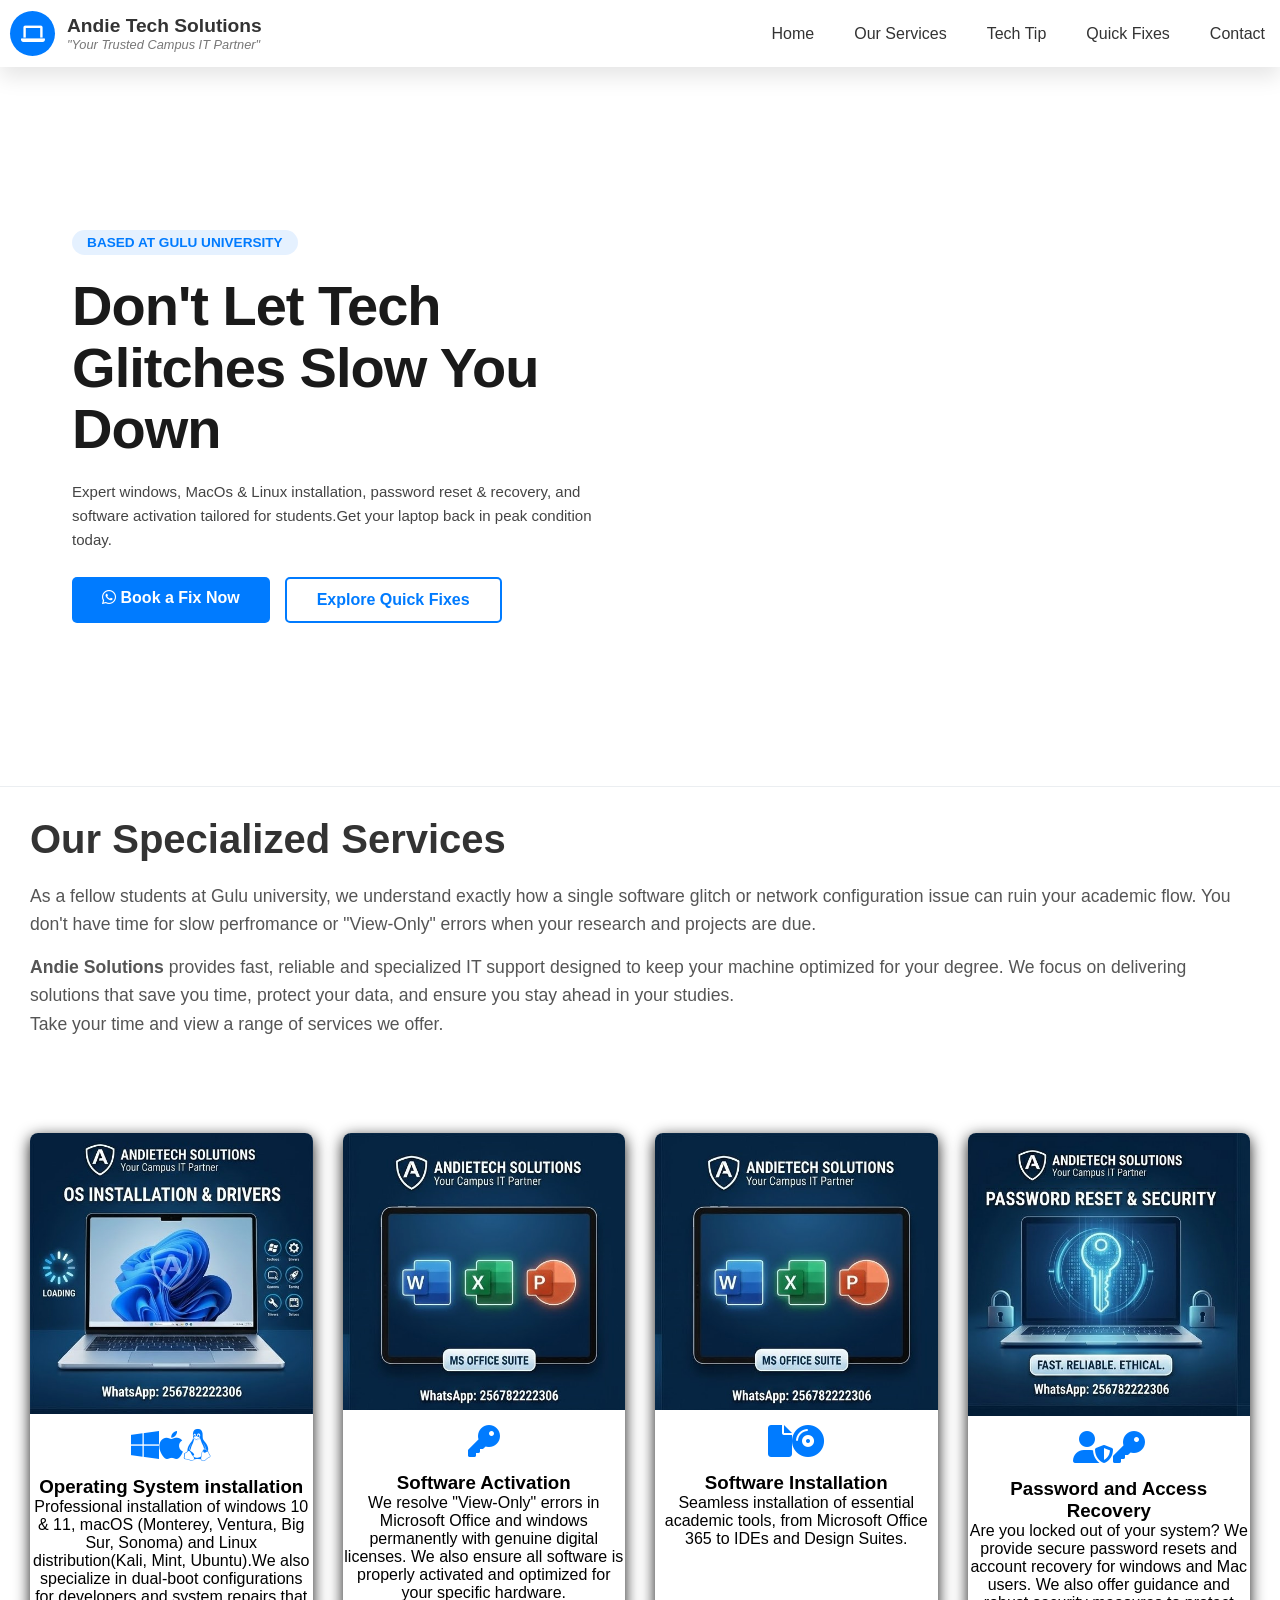
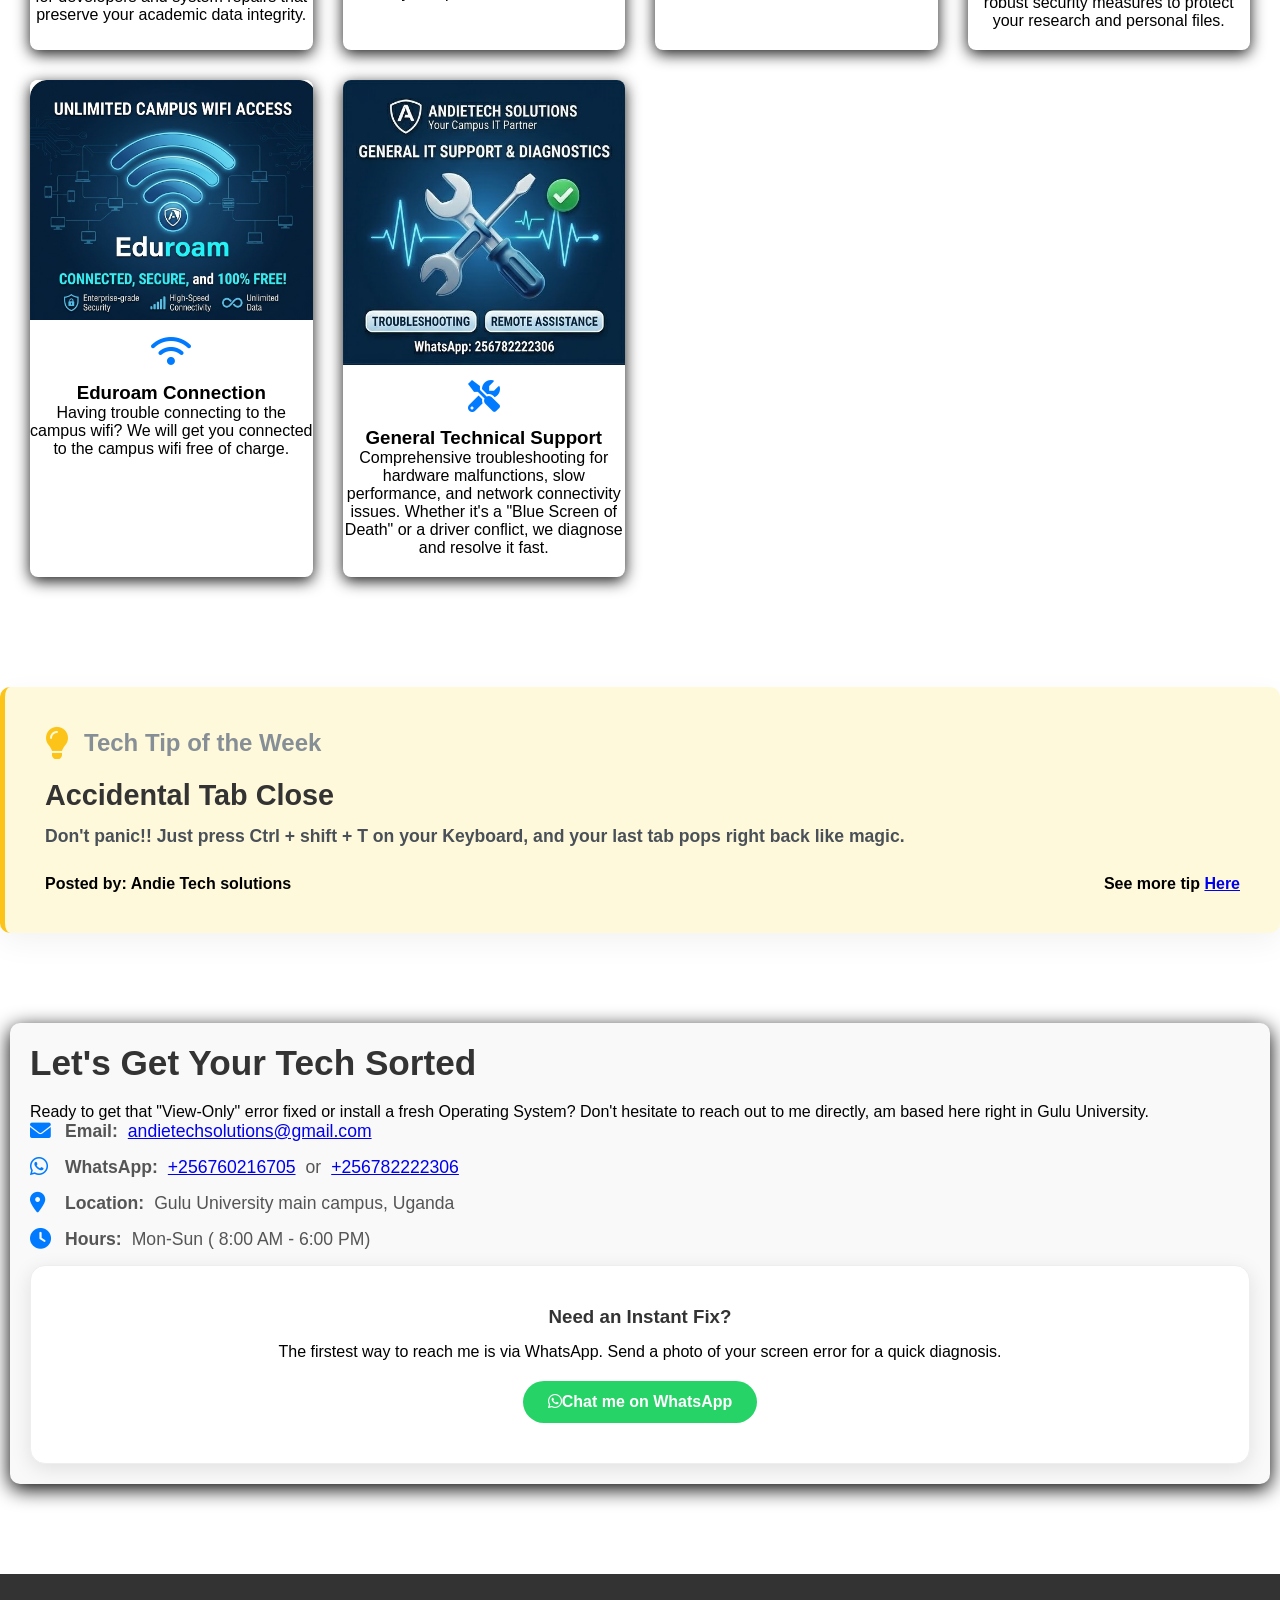
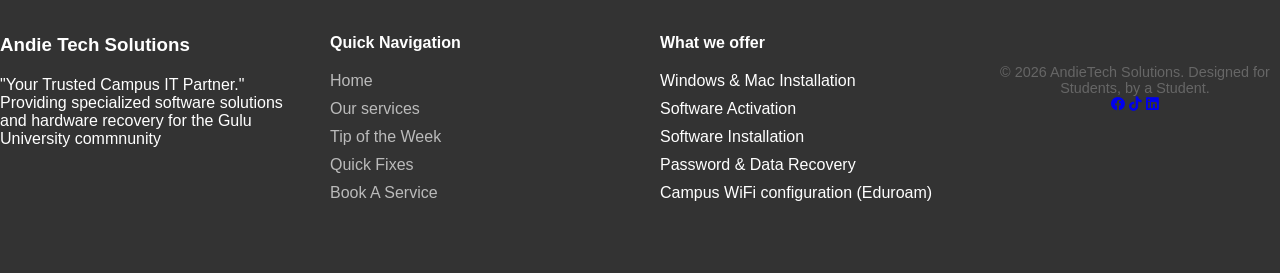
==== commit ae6cb7d0: "Update image source paths in index.html" ====
--- a/index.html
+++ b/index.html
@@ -65,7 +65,7 @@
 
                 <div class="hero-img">
                     <div class="img-placeholder">
-                        <!--<img src="assets/sudent.png" alt="Laptop showing Windows and Mac" onerror="this.style.display='none'">
+                        <!--<img src="sudent.png" alt="Laptop showing Windows and Mac" onerror="this.style.display='none'">
                     <div class="img-backup-box">💻 ANDIETECH</div>-->
                     </div>
                 </div>
@@ -96,7 +96,7 @@
                 <div class="services-grid">
                     <article class="service-card">
                         <div class="service-img">
-                            <img src="assets/OS.jpg" alt="OS  installation">
+                            <img src="OS.jpg" alt="OS  installation">
                         </div>
                         <div class="service-info">
                             <i class="fab fa-windows"></i><i class="fab fa-apple"></i><i class="fab fa-linux"></i> 
@@ -108,7 +108,7 @@
 
                     <article class="service-card">
                         <div class="service-img">
-                            <img src="assets/office.jpg" alt="software activation">
+                            <img src="office.jpg" alt="software activation">
                         </div>
                         <div class="service-info">
                             <i class="fas fa-key"></i>
@@ -119,7 +119,7 @@
 
                     <article class="service-card">
                         <div class="service-img">
-                            <img src="assets/office.jpg" alt="software installation">
+                            <img src="office.jpg" alt="software installation">
                         </div>
                         <div class="service-info">
                             <i class="fas fa-file"></i><i class="fas fa-compact-disc"></i>
@@ -130,7 +130,7 @@
 
                     <article class="service-card">
                         <div class="service-img">
-                            <img src="assets/passwordjpg.jpg" alt="password recovery">
+                            <img src="passwordjpg.jpg" alt="password recovery">
                         </div>
                         <div class="service-info">
                             <i class="fas fa-user-shield"></i><i class="fas fa-key"></i>
@@ -141,7 +141,7 @@
                     
                     <article class="service-card">
                         <div class="service-img">
-                            <img src="assets/eduroam.jpg" alt="wifi configuration">
+                            <img src="eduroam.jpg" alt="wifi configuration">
                         </div>
 
                         <div class="service-info">
@@ -153,7 +153,7 @@
 
                     <article class="service-card">
                         <div class="service-img">
-                            <img src="assets/IT.jpg" alt="Technical support">
+                            <img src="IT.jpg" alt="Technical support">
                         </div>
                         <div class="service-info">
                             <i class="fas fa-tools"></i>
--- a/style.css
+++ b/style.css
@@ -46,7 +46,7 @@
     z-index: 10000;
 }
 .hero{
-    background-image: url("/assets/student.png");
+    background-image: url("student.png");
     background-attachment: scroll;
     background-size: auto;
     background-position: auto;
@@ -459,7 +459,7 @@
     /*swap the image*/
     .hero{
         /* 1. Set the new abstract background */
-        background-image: url('assets/mobile.png') !important;
+        background-image: url('mobile.png') !important;
         background-size: cover;
         background-position: center;
         background-repeat: no-repeat;
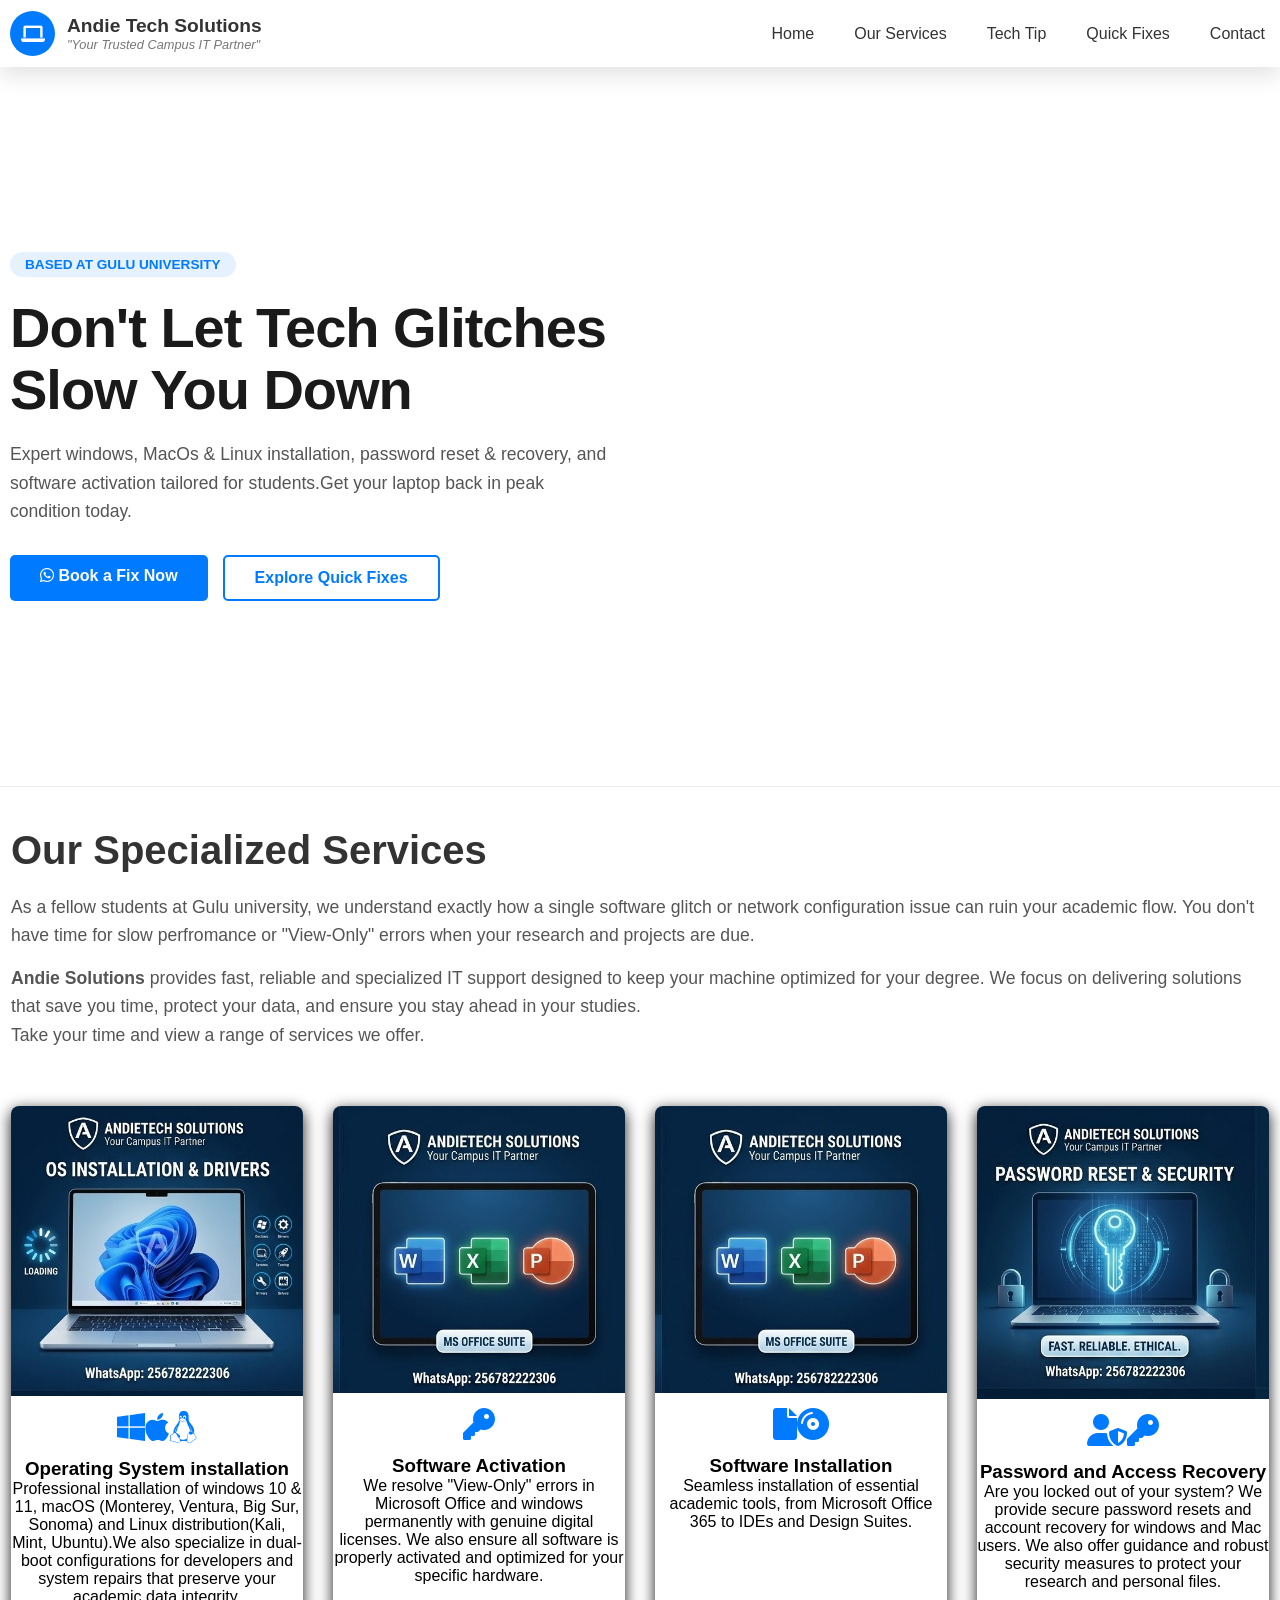
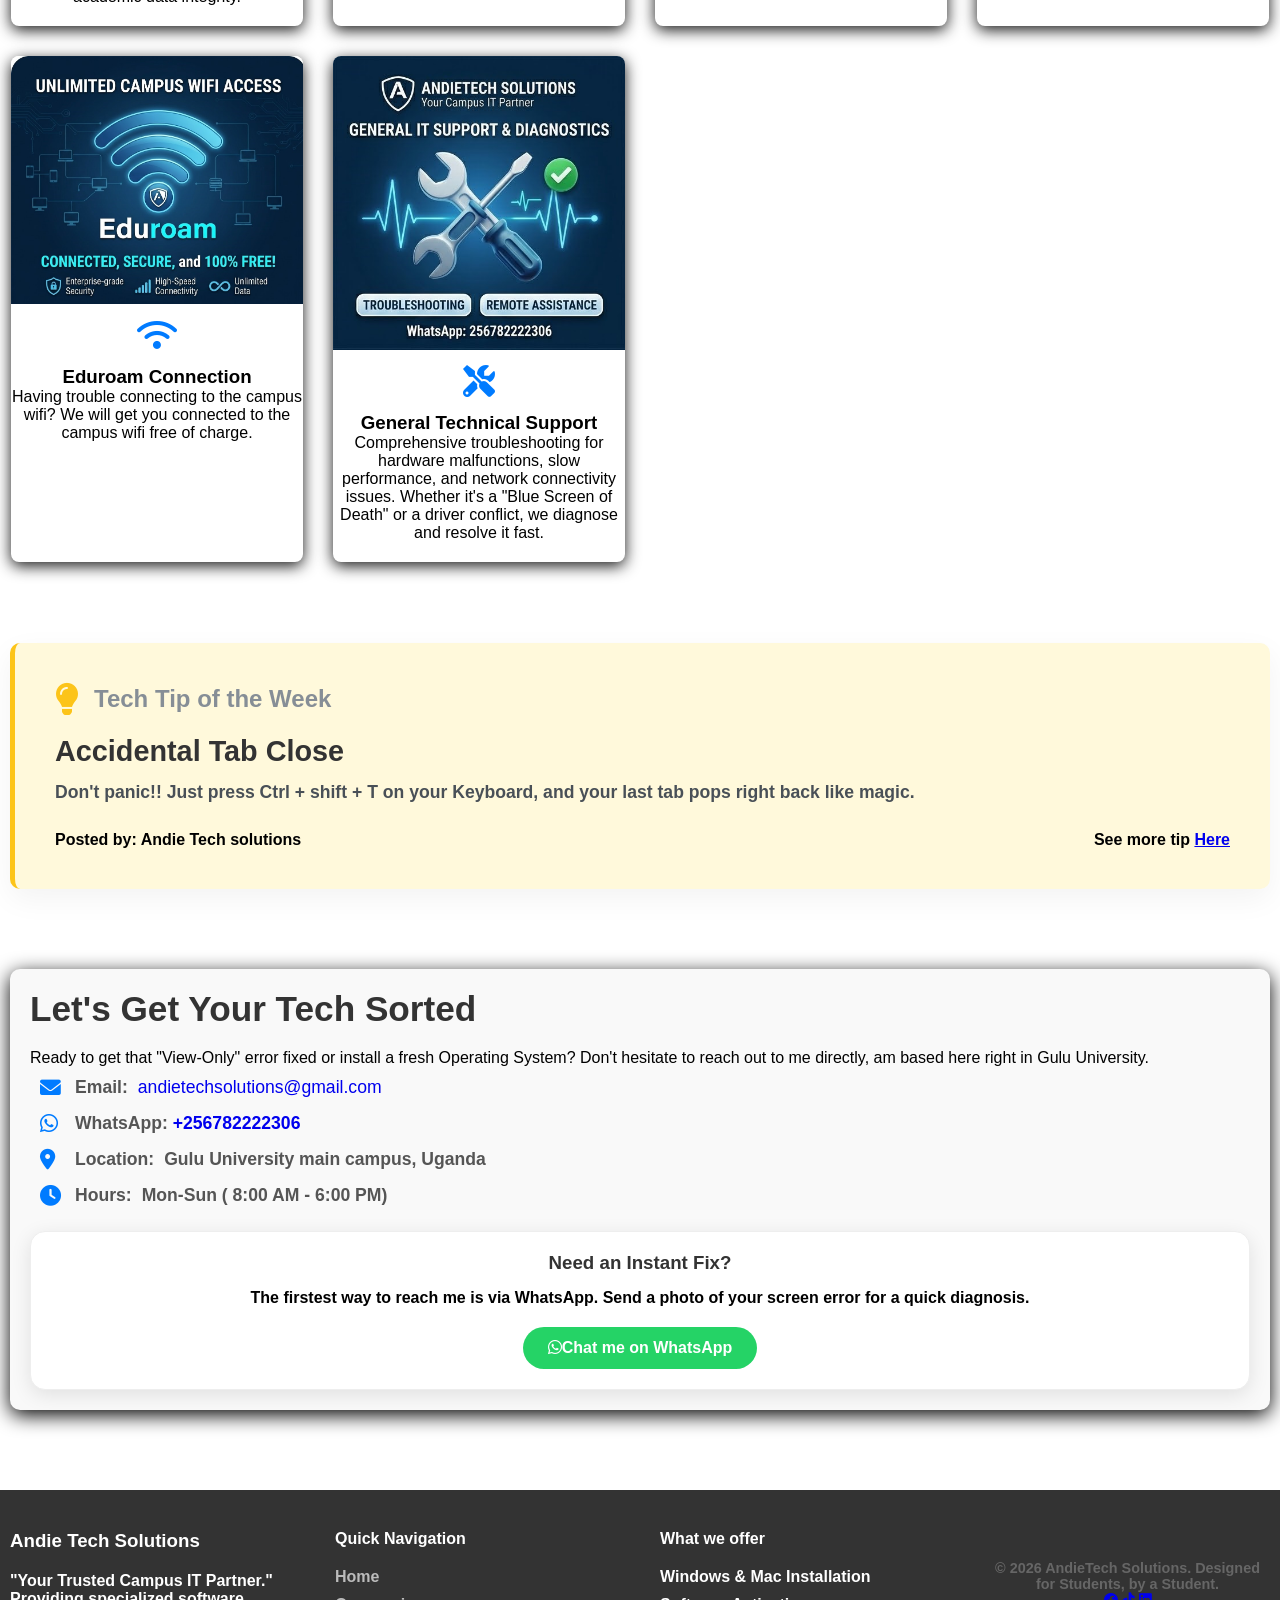
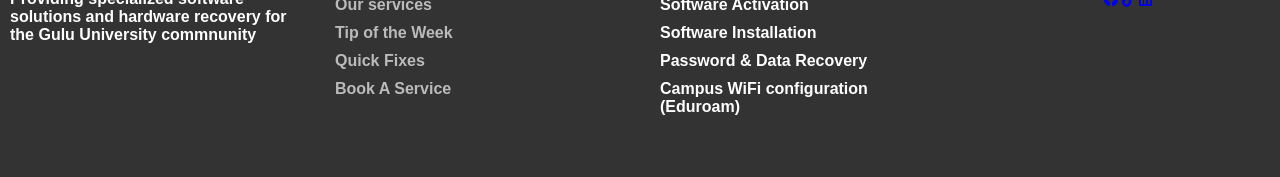
==== commit b19bc0b3: "Add files via upload" ====
--- a/index.html
+++ b/index.html
@@ -65,7 +65,7 @@
 
                 <div class="hero-img">
                     <div class="img-placeholder">
-                        <!--<img src="sudent.png" alt="Laptop showing Windows and Mac" onerror="this.style.display='none'">
+                        <!--<img src="assets/sudent.png" alt="Laptop showing Windows and Mac" onerror="this.style.display='none'">
                     <div class="img-backup-box">💻 ANDIETECH</div>-->
                     </div>
                 </div>
@@ -190,11 +190,11 @@
                     <ul class="contact-details">
                         <li>
                             <i class="fas fa-envelope"></i>
-                            <strong>Email:</strong><a href="mailto:andietechsolutions@gmail.com">andietechsolutions@gmail.com</a>
-                    </li>
+                            <strong>Email:</strong><a href="mailto:andietechsolutions@gmail.com"> andietechsolutions@gmail.com</a>
+                        </li>
                         <li>
                             <i class="fab fa-whatsapp"></i>
-                            <strong>WhatsApp:</strong><a href=https://wa.me/256760216705>+256760216705</a> or <a href=https://wa.me/256782222306>+256782222306</a>
+                            <strong>WhatsApp:<a href=https://wa.me/256782222306> +256782222306</a>
                         </li>
                         <li>
                             <i class="fas fa-map-marker-alt"></i>
--- a/style.css
+++ b/style.css
@@ -12,7 +12,6 @@
     padding: 0;
     box-sizing: border-box;
     font-family: 'SegoeUI',Roboto,Helvetica,Arial, sans-serif;
-    max-width: 100%;
     box-sizing: border-box;
 }
 
@@ -20,7 +19,7 @@
     scroll-behavior: smooth;
 }
 body{
-    overflow-x: hidden;
+    overflow-x:hidden;
 }
 
 img{
@@ -34,7 +33,9 @@
     width:90%;
 }
 section{
-    padding: 10px;
+    padding-left: 10px !important;
+    padding-right: 10px !important;
+    box-sizing: border-box;
     justify-content: center;
 }
 header{
@@ -200,10 +201,11 @@
 }
 .services-header-intro{
     text-align: left;
-    max-width: aut;
+    max-width: auto;
     margin: 0 auto 50px auto;
-    margin-bottom: 40px;
-    padding: 20px;
+    margin-bottom: 20px;
+    padding: 1px;
+    margin-top: 40px;
 }
 .services-header-intro h2{
     font-size: 2.5rem;
@@ -223,7 +225,7 @@
     grid-template-columns: repeat(auto-fit,minmax(250px, 1fr));
     gap: 30px;
     margin-top: 40px;
-    padding: 20px; 
+    padding: 1px; 
 }
 .service-card{
     background: white;
@@ -280,6 +282,10 @@
     color: #495057;
     line-height: 1.6;
 }
+.main-footer{
+        max-width: 100%;
+        margin: 0 auto;
+    }
 .tip-footer{
     margin-top: 25px;
     display: flex;
@@ -315,7 +321,7 @@
 .contact-details{
     list-style: none;
     margin-top: flex;
-    padding: 0;
+    padding: 10px;
 }
 .contact-details li{
     margin-bottom: 15px;
@@ -324,6 +330,12 @@
     gap: 10px;
     font-size: 1.1rem;
     color: #555;
+    width: min(800px 90%);
+}
+.contact-details a{
+    text-decoration: none;
+    width: min(800px 90%);
+    
 }
 .contact-details i{
     color: var(--primary-blue);
@@ -332,7 +344,7 @@
 }
 .cta-box{
     background: var(--white);
-    padding: 40px;
+    padding: 20px;
     border-radius: 15px;
     border: 1px solid #eee;
     text-align: center;
@@ -347,9 +359,10 @@
 .main-footer{
     background-color: rgba(0,0,0,0.8);
     color: white;
-    padding: 60px 0 20px;
+    padding: 40px 10px 10px;
     margin-top: 80px;
 }
+
 .footer-grid{
     display: grid;
     grid-template-columns: repeat(auto-fit,minmax(200px,1fr));
@@ -396,14 +409,14 @@
         width: 100%;
         position: absolute;
         top: 70px; /* Adjust based on your header height */
-        left: -100%; /* Hide it off-screen to the left */
+        left: -100%; /*Hide it off-screen to the left */
         transition: all 0.5s ease;
         background: #ffffff;
         padding: 20px 0;
         box-shadow: 0 10px 20px rgba(0,0,0,0.1);
     }
 
-    /* When we add the 'active' class via JS, it slides in */
+    /* add the 'active' class via JS, it slides in */
     .nav-links.active {
         left: 0;
     }
@@ -426,6 +439,7 @@
         margin: 5px auto;
         background: #333;
         transition: all 0.3s ease-in-out;
+        margin: 5px;
     }
 
     /* Animation: Turn hamburger into an 'X' when active */
@@ -435,11 +449,14 @@
 }
 
 /* Hide hamburger on Desktop */
-@media screen and (max-width: 768px) {
+@media screen and (max-width: 768px){
     .menu-toggle {
         display: block;
         cursor: pointer;
         z-index: 1001;
+        border: 2px solid var(--dark-grey);
+        border-radius: 5px;
+        padding: 5px;
     }
     #nav-menu{
         display: none;
@@ -458,41 +475,28 @@
 
     /*swap the image*/
     .hero{
-        /* 1. Set the new abstract background */
         background-image: url('mobile.png') !important;
         background-size: cover;
         background-position: center;
         background-repeat: no-repeat;
-        
-        /* 2. Layout: Center everything for mobile */
-        display: flex;
-        flex-direction: column;
-        justify-content: center;
+    }
+    .hero-flex{
+        display: inline;
         align-items: center;
-        text-align: center;
-        
-        min-height: 80vh;
-        padding: 40px 20px;
-        margin: 0;
-    }
-
-   /* .hero-flex {
-        /* 3. Make the text container full width since the background is abstract 
-        max-width: 100%;
-        background: rgba(255, 255, 255, 0.2);
-        backdrop-filter: blur(5px); 
-        padding: 20px;
-        border-radius: 15px;*/
-    }
-
-    .hero-tex h2{
-        font-size: 32px;
-        line-height: 1.2;
-        margin-bottom: 15px;
-    }
-
-    .hero-text p {
-        font-size: 15px;
-        color: #444;
-        margin-bottom: 25px;
-    }
+        justify-content: space-between;
+        gap: 0;
+    }
+    .hero-text h2{
+        font-size: 60px;
+    }
+    .contact-grid{
+    display: block;
+    flex-wrap: wrap;
+    gap: auto;
+    background: #f9f9f9;
+    padding: 10px;
+    border-radius: 10px;
+    box-shadow: 0 5px 20px;
+    width: min(800px 90%);
+    }
+}
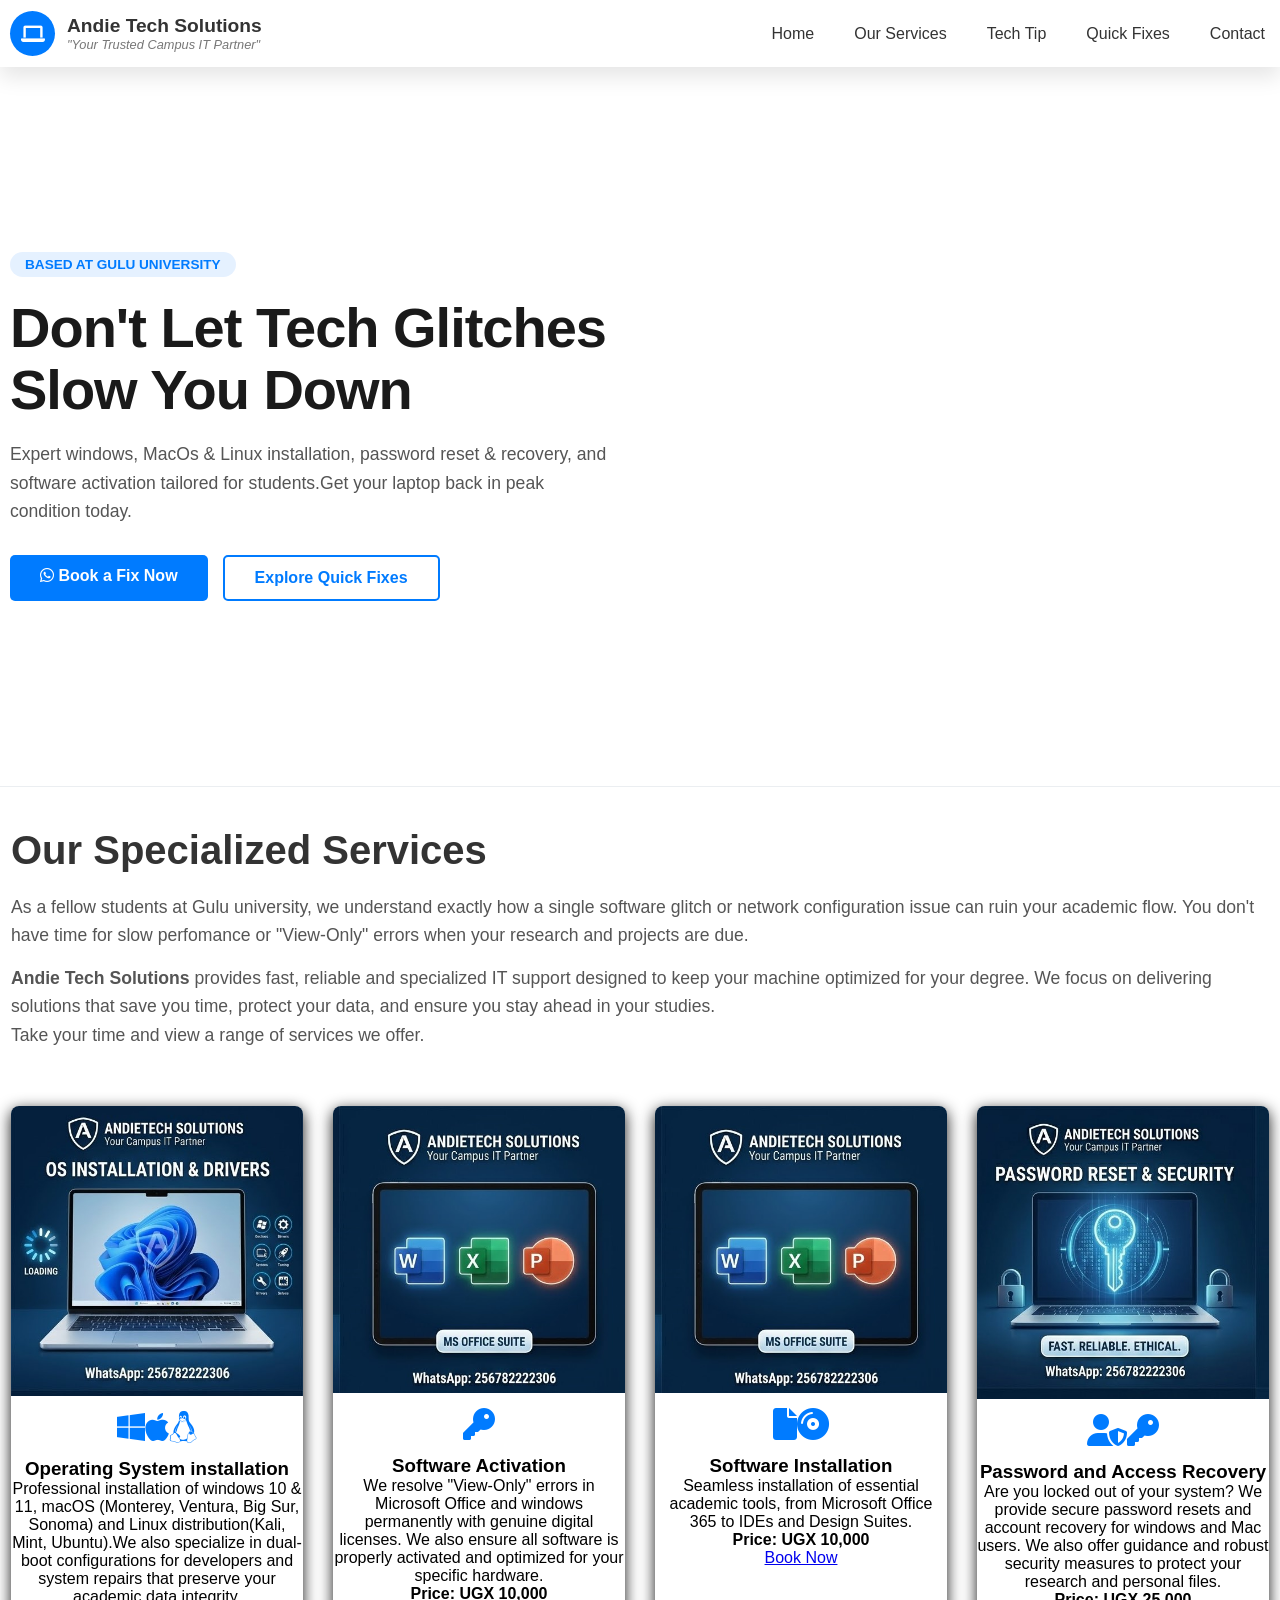
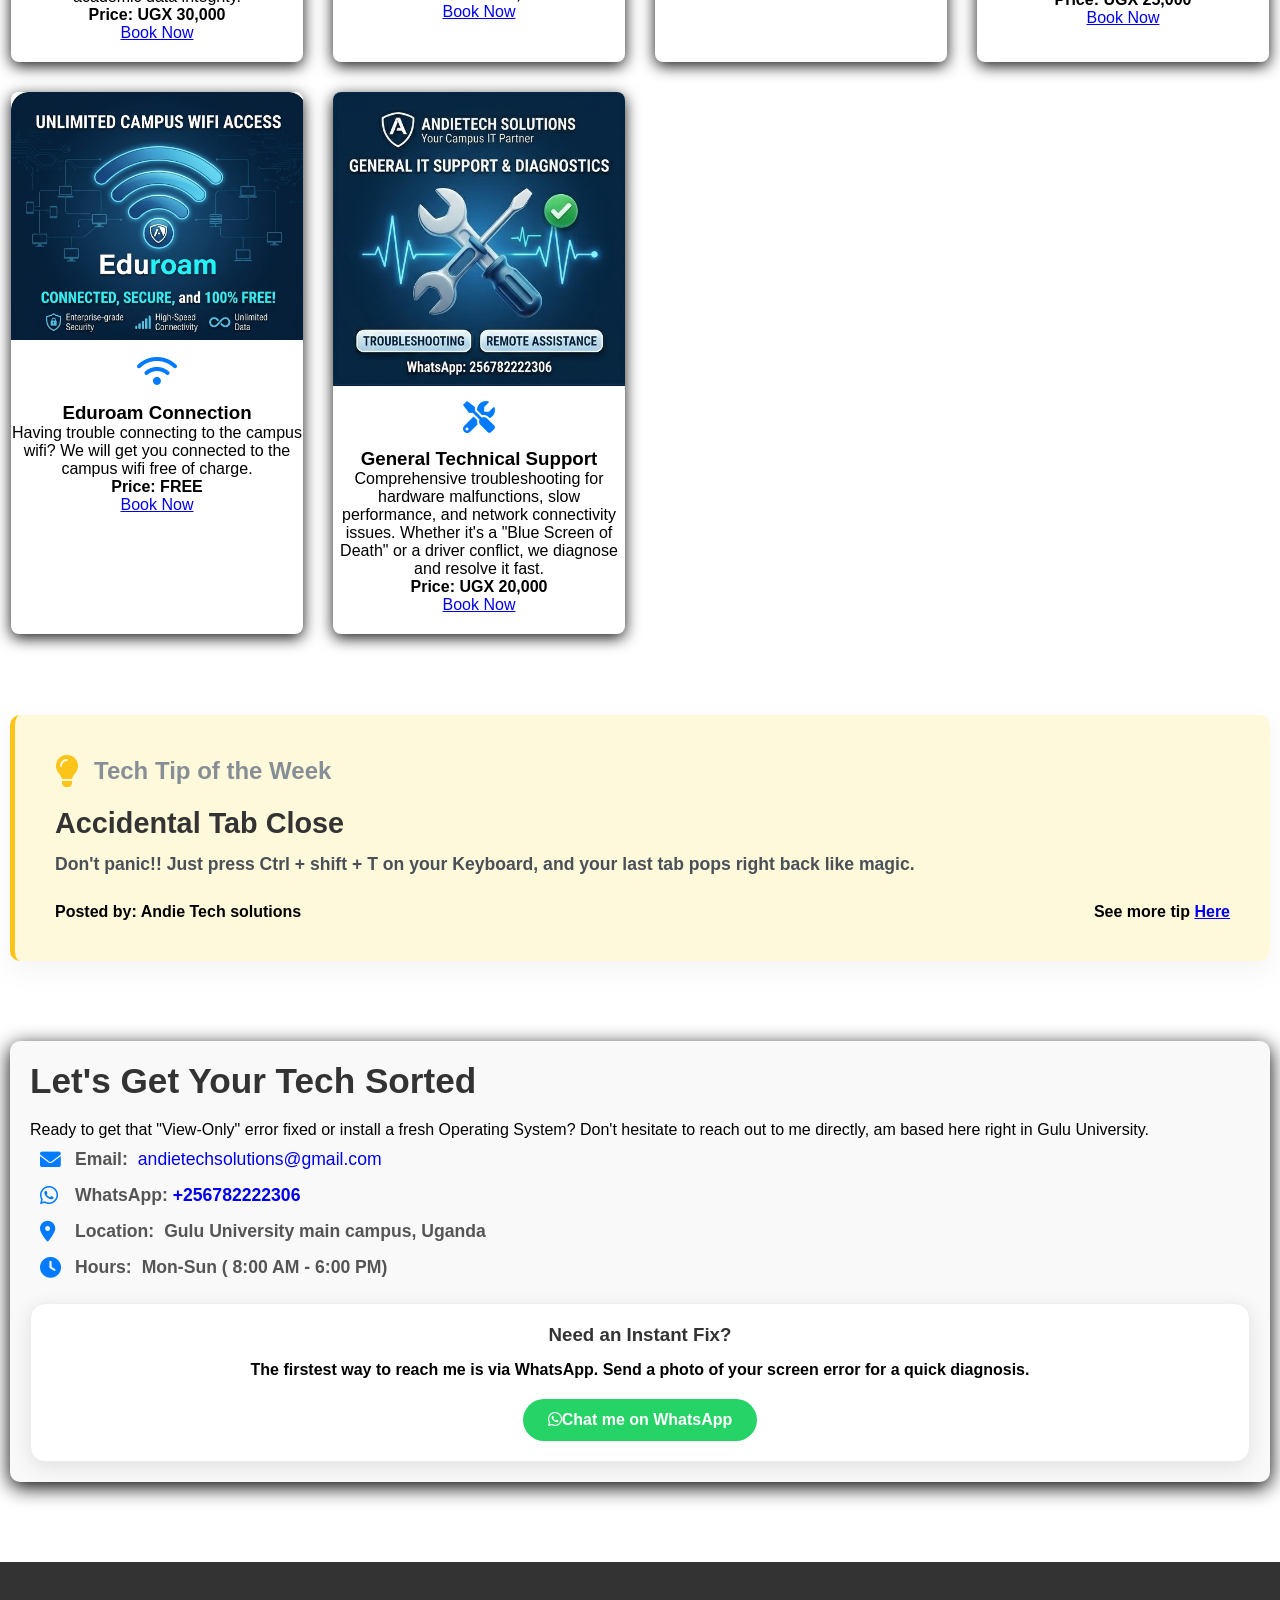
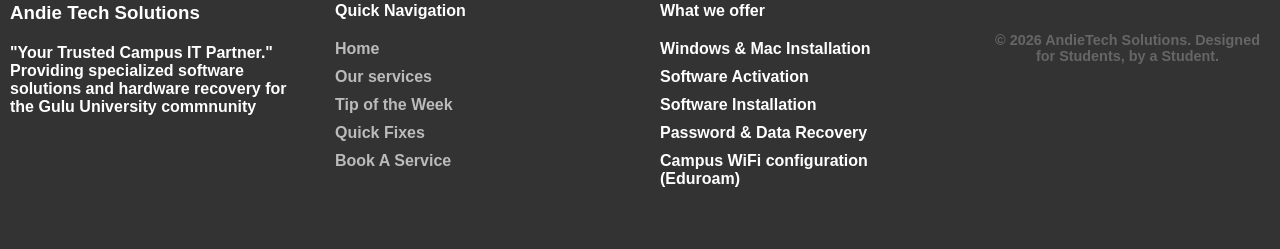
==== commit bb5a4213: "Add meta tags for theme color and status bar style Added meta tags for theme color and Apple mobile " ====
--- a/index.html
+++ b/index.html
@@ -3,6 +3,8 @@
 <head>
     <meta charset="UTF-8">
     <meta name="viewport" content="width=device-width, initial-scale=1.0">
+    <meta name="theme-color" content="#007bff">
+    <meta name="apple-mobile-web-app-status-bar-style" content="black-translucent">
     <title>AndieTech Solutions | Your Campus IT Partner</title>
     <link rel="stylesheet" href="https://cdnjs.cloudflare.com/ajax/libs/font-awesome/6.0.0/css/all.min.css">
     <link rel="stylesheet" href="style.css">
@@ -81,11 +83,11 @@
                     <p>
                         As a fellow students at Gulu university, we understand exactly how a 
                         single software glitch or network configuration issue can ruin your 
-                        academic flow. You don't have time for slow perfromance or "View-Only"
+                        academic flow. You don't have time for slow perfomance or "View-Only"
                         errors when your research and  projects are due. 
                     </p>
                     <p>
-                        <strong>Andie Solutions</strong> provides fast, reliable and specialized 
+                        <strong>Andie Tech Solutions</strong> provides fast, reliable and specialized 
                         IT support designed to keep your machine optimized for your degree. We focus on 
                         delivering solutions that save you time, protect your data, and ensure you stay 
                         ahead in your studies.
@@ -101,8 +103,15 @@
                         <div class="service-info">
                             <i class="fab fa-windows"></i><i class="fab fa-apple"></i><i class="fab fa-linux"></i> 
                             <h3>Operating System installation</h3>
-                            <p>Professional installation of windows 10 & 11, macOS (Monterey, Ventura, Big Sur, Sonoma)
-                             and Linux distribution(Kali, Mint, Ubuntu).We also specialize in dual-boot configurations for developers and system repairs that preserve your academic data integrity.</p>
+                            <p>
+                                Professional installation of windows 10 & 11, macOS (Monterey, Ventura, Big Sur, Sonoma)
+                                and Linux distribution(Kali, Mint, Ubuntu).We also specialize in dual-boot configurations for developers and system repairs that preserve your academic data integrity.
+                            </p>
+                            
+                            <div class="service-price">
+                                <h4 class="Price">Price: UGX 30,000</h4>
+                                <a href="https://wa.me/256760216705" class="btn-small">Book Now</a>
+                            </div>
                         </div>
                     </article>
 
@@ -114,6 +123,11 @@
                             <i class="fas fa-key"></i>
                             <h3>Software Activation</h3>
                             <p>We resolve "View-Only" errors in Microsoft Office and windows permanently with genuine digital licenses. We also ensure all software is properly activated and optimized for your specific hardware. </p>
+                            
+                            <div class="service-price">
+                                <h4 class="Price">Price: UGX 10,000</h4>
+                                <a href="https://wa.me/256760216705" class="btn-small">Book Now</a>
+                            </div>
                         </div>
                     </article>
 
@@ -125,6 +139,10 @@
                             <i class="fas fa-file"></i><i class="fas fa-compact-disc"></i>
                             <h3>Software Installation</h3>
                             <p>Seamless installation of essential academic tools, from Microsoft Office 365 to IDEs and Design Suites.</p>
+                            <div class="service-price">
+                                <h4 class="Price">Price: UGX 10,000</h4>
+                                <a href="https://wa.me/256760216705" class="btn-small">Book Now</a>
+                            </div>
                         </div>
                     </article>
 
@@ -136,6 +154,10 @@
                             <i class="fas fa-user-shield"></i><i class="fas fa-key"></i>
                             <h3>Password and Access Recovery</h3>
                             <p>Are you locked out of your system? We provide secure password resets and account recovery for windows and Mac users. We also offer guidance and robust security measures to protect your research and personal files.</p>
+                            <div class="service-price">
+                                <h4 class="Price">Price: UGX 25,000</h4>
+                                <a href="https://wa.me/256760216705" class="btn-small">Book Now</a>
+                            </div>
                         </div>
                     </article>
                     
@@ -147,6 +169,10 @@
                         <div class="service-info">
                             <i class="fas fa-wifi"></i><h3>Eduroam Connection</h3>
                             <p>Having trouble connecting to the campus wifi? We will get you connected to the campus wifi free of charge.</p>
+                            <div class="service-price">
+                                <h4 class="Price">Price: FREE</h4>
+                                <a href="https://wa.me/256760216705" class="btn-small">Book Now</a>
+                            </div>
                         </div>
 
                     </article>
@@ -159,6 +185,10 @@
                             <i class="fas fa-tools"></i>
                             <h3>General Technical Support</h3>
                             <p>Comprehensive troubleshooting for hardware malfunctions, slow performance, and network connectivity issues. Whether it's a "Blue Screen of Death" or a driver conflict, we diagnose and resolve it fast.</p>
+                            <div class="service-price">
+                                <h4 class="Price">Price: UGX 20,000</h4>
+                                <a href="https://wa.me/256760216705" class="btn-small">Book Now</a>
+                            </div>
                         </div>
                     </article>
                 </div>
@@ -255,11 +285,11 @@
 
             <div class="footer-bottom">
                 <p>&copy; 2026 AndieTech Solutions. Designed for Students, by a Student.</p>
-                <div class="social-links">
+                <!--<div class="social-links">
                     <a href="#"><i class="fab fa-facebook"></i></a>
                     <a href="#"><i class="fab fa-tiktok"></i></a>
                     <a href="#"><i class="fab fa-linkedin"></i></a>
-                </div>
+                </div>-->
             </div>
         </div>
     </footer>
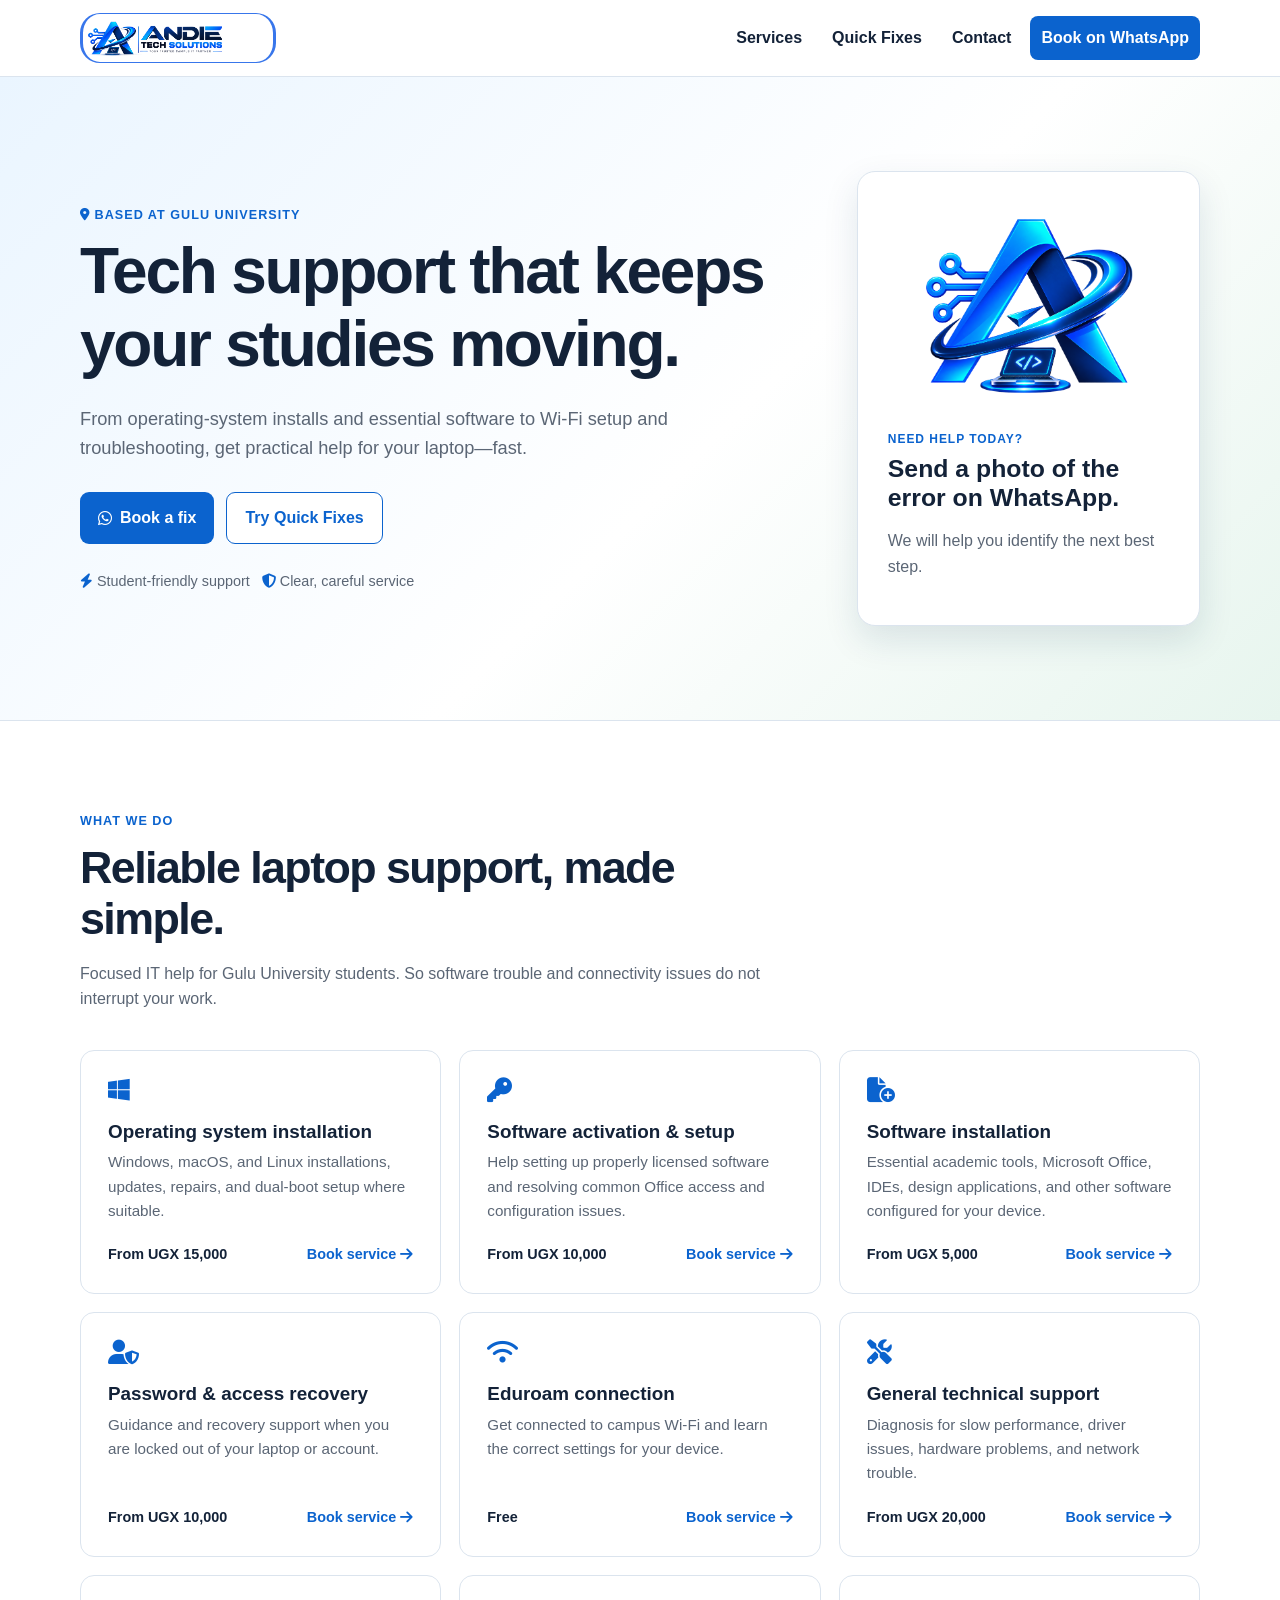
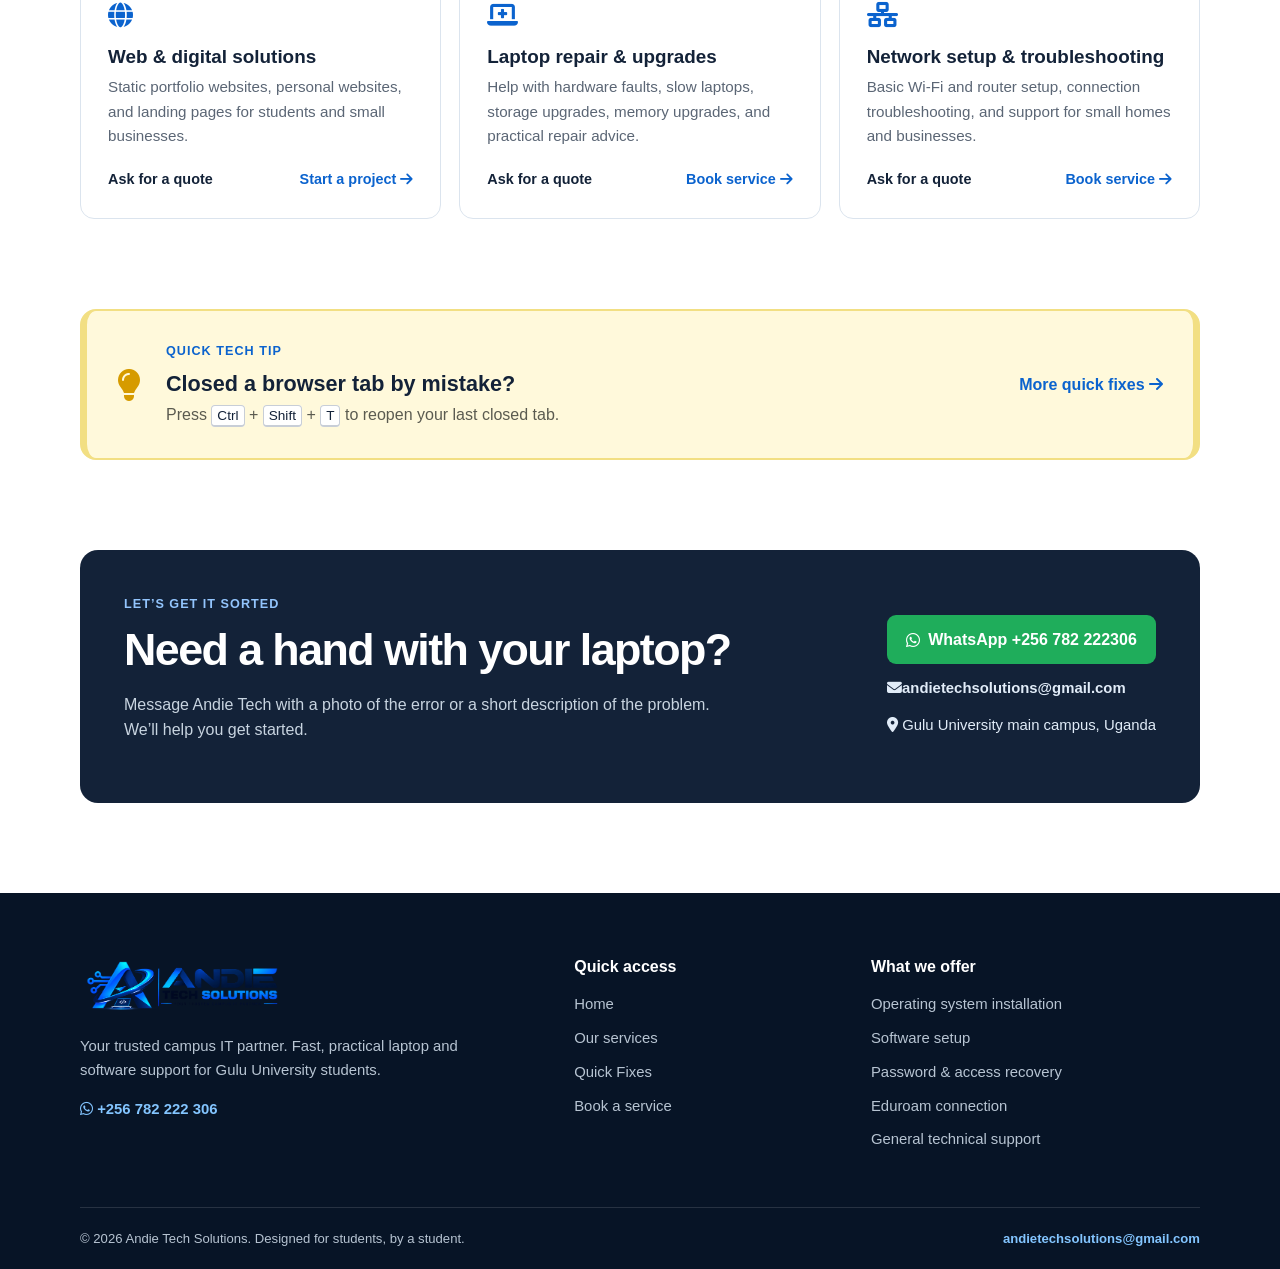
==== commit 840d60a8: "new site version 2.0" ====
--- a/index.html
+++ b/index.html
@@ -1,315 +1,297 @@
-<!DOCTYPE html>
+<!doctype html>
 <html lang="en">
-<head>
-    <meta charset="UTF-8">
-    <meta name="viewport" content="width=device-width, initial-scale=1.0">
-    <meta name="theme-color" content="#007bff">
-    <meta name="apple-mobile-web-app-status-bar-style" content="black-translucent">
-    <title>AndieTech Solutions | Your Campus IT Partner</title>
-    <link rel="stylesheet" href="https://cdnjs.cloudflare.com/ajax/libs/font-awesome/6.0.0/css/all.min.css">
-    <link rel="stylesheet" href="style.css">
-</head>
-<body>
-
-    <header>
-        <div class="header-container">
-                    
-            <div class="branding">
-                <div class="logo-circle">
-                    <i class="fas fa-laptop"></i>
-                </div>
-
-                <div class="brand-text">
-                    <h1 class="brand-name">Andie Tech Solutions</h1>
-                    <span class="tagline">"Your Trusted Campus IT Partner"</span>
-                </div>
+  <head>
+    <meta charset="utf-8" />
+    <meta name="viewport" content="width=device-width, initial-scale=1" />
+    <meta name="theme-color" content="#0b63ce" />
+    <meta name="description" content="Fast, student-friendly laptop and software support at Gulu University." />
+    <title>Andie Tech Solutions | Campus IT Support</title>
+    <link rel="icon" type="image/png" href="assets/favicon.png" />
+    <link rel="preconnect" href="https://cdnjs.cloudflare.com" />
+    <link rel="stylesheet" href="https://cdnjs.cloudflare.com/ajax/libs/font-awesome/6.5.2/css/all.min.css"/>
+    <link rel="stylesheet" href="style.css"/>
+  </head>
+
+  <body>
+    <!-- Site Header: Logo & Mobile Responsive Navigation -->
+    <header class="site-header">
+
+      <div class="container header-inner">
+        <a class="brand" href="#home" aria-label="Andie Tech Solutions home">
+          <img class="brand-logo" src="assets/andie-tech-wordmark.png" alt="Andie Tech Solutions"/>
+        </a>
+        <button class="menu-toggle" type="button" aria-expanded="false" aria-controls="nav-menu" aria-label="Open navigation menu">
+        <span></span>
+        <span></span>
+        <span></span>
+        </button>
+
+        <nav id="nav-menu" class="nav-menu" aria-label="Main navigation">
+          <a href="#services">Services</a>
+          <a href="fixes.html">Quick Fixes</a>
+          <a href="#contact">Contact</a>
+          <a class="nav-cta" href="https://wa.me/256782222306?text=Hello%20Andie%20Tech%2C%20I%20need%20help%20with%20my%20laptop.">Book on WhatsApp</a>
+        </nav>
+
+      </div>
+    </header>
+
+    <main id="home">
+      <!-- Hero Section -->
+      <section class="hero">
+        <div class="container hero-grid">
+          <div>
+            <p class="eyebrow"><i class="fa-solid fa-location-dot"></i> Based at Gulu University</p>
+            <h1>Tech support that keeps your studies moving.</h1>
+            <p class="hero-copy">
+              From operating-system installs and essential software to Wi-Fi setup and
+              troubleshooting, get practical help for your laptop—fast.
+            </p>
+            <div class="button-row">
+              <a class="button button-primary" href="https://wa.me/256782222306?text=Hello%20Andie%20Tech%2C%20I%20need%20help%20with%20my%20laptop."><i class="fa-brands fa-whatsapp"></i> Book a fix</a>
+              <a class="button button-secondary" href="fixes.html"> Try Quick Fixes </a>
             </div>
-
-            <div class="nav-wrapper">
-                <nav class="nav-menu" id="nav-menu">
-                    <ul>
-                        <li><a href="index.html" class="nav-btn">Home</a></li>
-                        <li><a href="#services" class="nav-btn">Our Services</a></li>
-                        <li><a href="#tip" class="nav-btn">Tech Tip</a></li>
-                        <li><a href="fixes.html" class="nav-btn">Quick Fixes</a></li>
-                        <li><a href="#contact" class="nav-btn">Contact</a></li>
-                    </ul>
-                </nav>
-
-                <div class="menu-toggle" id="mobile-menu-btn">
-                    <span class="bar"></span>
-                    <span class="bar"></span>
-                    <span class="bar"></span>
-                </div>
+            <p class="trust-line">
+              <i class="fa-solid fa-bolt"></i> Student-friendly support &nbsp;
+              <i class="fa-solid fa-shield-halved"></i> Clear, careful service
+            </p>
+          </div>
+
+          <aside class="hero-card" aria-label="What we can help with">
+            <img class="hero-art" src="assets/andie-tech-hero.png" alt="Andie Tech technology illustration"/>
+            <p class="hero-card-label">Need help today?</p>
+            <h2>Send a photo of the error on WhatsApp.</h2>
+            <p>We will help you identify the next best step.</p>
+          </aside>
+        </div>
+      </section>
+
+      <!-- Services Section: List of Offered IT Services -->
+      <section id="services" class="section">
+        <div class="container">
+          <div class="section-intro">
+            <p class="eyebrow">What we do</p>
+            <h2>Reliable laptop support, made simple.</h2>
+            <p>Focused IT help for Gulu University students. So software trouble and connectivity issues do not interrupt your work.</p>
+          </div>
+
+          <div class="services-grid">
+            <article class="service-card">
+              <i class="fa-brands fa-windows"></i>
+              <h3>Operating system installation</h3>
+              <p>
+                Windows, macOS, and Linux installations, updates, repairs, and dual-boot 
+                setup where suitable.
+              </p>
+              <div>
+                <strong>From UGX 15,000</strong>
+                <a href="https://wa.me/256782222306?text=Hello%20Andie%20Tech%2C%20I%20need%20an%20operating-system%20installation.">Book service <i class="fa-solid fa-arrow-right"></i></a>
+              </div>
+            </article>
+
+            <article class="service-card">
+              <i class="fa-solid fa-key"></i>
+              <h3>Software activation &amp; setup</h3>
+              <p>
+                Help setting up properly licensed software and resolving common
+                Office access and configuration issues.
+              </p>
+              <div>
+                <strong>From UGX 10,000</strong><a href="https://wa.me/256782222306?text=Hello%20Andie%20Tech%2C%20I%20need%20software%20activation%20or%20setup%20help.">Book service <i class="fa-solid fa-arrow-right"></i></a>
+              </div>
+            </article>
+
+            <article class="service-card">
+              <i class="fa-solid fa-file-circle-plus"></i>
+              <h3>Software installation</h3>
+              <p>
+                Essential academic tools, Microsoft Office, IDEs, design
+                applications, and other software configured for your device.
+              </p>
+              <div>
+                <strong>From UGX 5,000</strong>
+                <a href="https://wa.me/256782222306?text=Hello%20Andie%20Tech%2C%20I%20need%20software%20installed.">Book service <i class="fa-solid fa-arrow-right"></i></a>
+              </div>
+            </article>
+
+            <article class="service-card">
+              <i class="fa-solid fa-user-shield"></i>
+              <h3>Password &amp; access recovery</h3>
+              <p>
+                Guidance and recovery support when you are locked out of your
+                laptop or account.
+              </p>
+              <div>
+                <strong>From UGX 10,000</strong><a
+                  href="https://wa.me/256782222306?text=Hello%20Andie%20Tech%2C%20I%20need%20password%20or%20access%20recovery%20help.">Book service <i class="fa-solid fa-arrow-right"></i></a>
+              </div>
+            </article>
+
+            <article class="service-card">
+              <i class="fa-solid fa-wifi"></i>
+              <h3>Eduroam connection</h3>
+              <p>
+                Get connected to campus Wi-Fi and learn the correct settings for
+                your device.
+              </p>
+              <div>
+                <strong>Free</strong>
+                <a href="https://wa.me/256782222306?text=Hello%20Andie%20Tech%2C%20I%20need%20help%20connecting%20to%20Eduroam.">Book service <i class="fa-solid fa-arrow-right"></i></a>
+              </div>
+            </article>
+
+            <article class="service-card">
+              <i class="fa-solid fa-screwdriver-wrench"></i>
+              <h3>General technical support</h3>
+              <p>
+                Diagnosis for slow performance, driver issues, hardware
+                problems, and network trouble.
+              </p>
+              <div>
+                <strong>From UGX 20,000</strong>
+                <a href="https://wa.me/256782222306?text=Hello%20Andie%20Tech%2C%20I%20need%20general%20technical%20support.">Book service <i class="fa-solid fa-arrow-right"></i></a>
+              </div>
+            </article>
+
+            <article class="service-card">
+              <i class="fa-solid fa-globe"></i>
+              <h3>Web &amp; digital solutions</h3>
+              <p>
+                Static portfolio websites, personal websites, and landing pages
+                for students and small businesses.
+              </p>
+              <div>
+                <strong>Ask for a quote</strong>
+                <a href="https://wa.me/256782222306?text=Hello%20Andie%20Tech%2C%20I%20need%20a%20website%20or%20landing%20page.">Start a project <i class="fa-solid fa-arrow-right"></i></a>
+              </div>
+            </article>
+
+            <article class="service-card">
+              <i class="fa-solid fa-laptop-medical"></i>
+              <h3>Laptop repair &amp; upgrades</h3>
+              <p>
+                Help with hardware faults, slow laptops, storage upgrades,
+                memory upgrades, and practical repair advice.
+              </p>
+              <div>
+                <strong>Ask for a quote</strong>
+                <a href="https://wa.me/256782222306?text=Hello%20Andie%20Tech%2C%20I%20need%20a%20laptop%20repair%20or%20upgrade.">Book service <i class="fa-solid fa-arrow-right"></i></a>
+              </div>
+            </article>
+
+            <article class="service-card">
+              <i class="fa-solid fa-network-wired"></i>
+              <h3>Network setup &amp; troubleshooting</h3>
+              <p>
+                Basic Wi-Fi and router setup, connection troubleshooting, and
+                support for small homes and businesses.
+              </p>
+              <div>
+                <strong>Ask for a quote</strong>
+                <a href="https://wa.me/256782222306?text=Hello%20Andie%20Tech%2C%20I%20need%20network%20setup%20or%20troubleshooting.">Book service <i class="fa-solid fa-arrow-right"></i></a>
+              </div>
+            </article>
+          </div>
+        </div>
+      </section>
+
+      <!-- Tech Tip Promo Section -->
+      <section class="tip-section">
+        <div class="container">
+          <div class="tip-box">
+            <i class="fa-solid fa-lightbulb" aria-hidden="true"></i>
+            <div>
+              <p class="eyebrow">Quick tech tip</p>
+              <h2>Closed a browser tab by mistake?</h2>
+              <p>
+                Press <kbd>Ctrl</kbd> + <kbd>Shift</kbd> + <kbd>T</kbd> to
+                reopen your last closed tab.
+              </p>
             </div>
-
-        </div>
-    </header>
-
-    <main>
-        <section id="hero" class="hero">
-            <div class="container hero-flex">
-                
-                <div class="hero-text">
-                    <span class="badge">Based at Gulu University</span>
-                    <h2>Don't Let Tech Glitches  Slow You Down</h2>
-                    <p>
-                        Expert windows, MacOs &amp; Linux installation, password reset &amp; recovery, and software activation tailored for students.Get your laptop back in peak condition today.
-                    </p>
-                    
-                    <div class="hero-btns">
-                        <a href="https://wa.me/256782222306" class="btn btn-primary">
-                            <i class="fab fa-whatsapp"></i> Book a Fix Now
-                        </a>
-                        <a href="fixes.html" class="btn btn-secondary">Explore Quick Fixes</a>
-                    </div>
-                </div>
-
-                <div class="hero-img">
-                    <div class="img-placeholder">
-                        <!--<img src="assets/sudent.png" alt="Laptop showing Windows and Mac" onerror="this.style.display='none'">
-                    <div class="img-backup-box">💻 ANDIETECH</div>-->
-                    </div>
-                </div>
-
-            </div>
-        </section>
-
-        <section id="services" class="services-section">
-            <div class="container">
-                <div class="services-header-intro">
-                    <h2 class="section-title">Our Specialized Services</h2>
-                    
-                    <p>
-                        As a fellow students at Gulu university, we understand exactly how a 
-                        single software glitch or network configuration issue can ruin your 
-                        academic flow. You don't have time for slow perfomance or "View-Only"
-                        errors when your research and  projects are due. 
-                    </p>
-                    <p>
-                        <strong>Andie Tech Solutions</strong> provides fast, reliable and specialized 
-                        IT support designed to keep your machine optimized for your degree. We focus on 
-                        delivering solutions that save you time, protect your data, and ensure you stay 
-                        ahead in your studies.
-                        <br> Take your time and view a range of services we offer.
-                    </p>
-                    
-                </div>
-                <div class="services-grid">
-                    <article class="service-card">
-                        <div class="service-img">
-                            <img src="OS.jpg" alt="OS  installation">
-                        </div>
-                        <div class="service-info">
-                            <i class="fab fa-windows"></i><i class="fab fa-apple"></i><i class="fab fa-linux"></i> 
-                            <h3>Operating System installation</h3>
-                            <p>
-                                Professional installation of windows 10 & 11, macOS (Monterey, Ventura, Big Sur, Sonoma)
-                                and Linux distribution(Kali, Mint, Ubuntu).We also specialize in dual-boot configurations for developers and system repairs that preserve your academic data integrity.
-                            </p>
-                            
-                            <div class="service-price">
-                                <h4 class="Price">Price: UGX 30,000</h4>
-                                <a href="https://wa.me/256760216705" class="btn-small">Book Now</a>
-                            </div>
-                        </div>
-                    </article>
-
-                    <article class="service-card">
-                        <div class="service-img">
-                            <img src="office.jpg" alt="software activation">
-                        </div>
-                        <div class="service-info">
-                            <i class="fas fa-key"></i>
-                            <h3>Software Activation</h3>
-                            <p>We resolve "View-Only" errors in Microsoft Office and windows permanently with genuine digital licenses. We also ensure all software is properly activated and optimized for your specific hardware. </p>
-                            
-                            <div class="service-price">
-                                <h4 class="Price">Price: UGX 10,000</h4>
-                                <a href="https://wa.me/256760216705" class="btn-small">Book Now</a>
-                            </div>
-                        </div>
-                    </article>
-
-                    <article class="service-card">
-                        <div class="service-img">
-                            <img src="office.jpg" alt="software installation">
-                        </div>
-                        <div class="service-info">
-                            <i class="fas fa-file"></i><i class="fas fa-compact-disc"></i>
-                            <h3>Software Installation</h3>
-                            <p>Seamless installation of essential academic tools, from Microsoft Office 365 to IDEs and Design Suites.</p>
-                            <div class="service-price">
-                                <h4 class="Price">Price: UGX 10,000</h4>
-                                <a href="https://wa.me/256760216705" class="btn-small">Book Now</a>
-                            </div>
-                        </div>
-                    </article>
-
-                    <article class="service-card">
-                        <div class="service-img">
-                            <img src="passwordjpg.jpg" alt="password recovery">
-                        </div>
-                        <div class="service-info">
-                            <i class="fas fa-user-shield"></i><i class="fas fa-key"></i>
-                            <h3>Password and Access Recovery</h3>
-                            <p>Are you locked out of your system? We provide secure password resets and account recovery for windows and Mac users. We also offer guidance and robust security measures to protect your research and personal files.</p>
-                            <div class="service-price">
-                                <h4 class="Price">Price: UGX 25,000</h4>
-                                <a href="https://wa.me/256760216705" class="btn-small">Book Now</a>
-                            </div>
-                        </div>
-                    </article>
-                    
-                    <article class="service-card">
-                        <div class="service-img">
-                            <img src="eduroam.jpg" alt="wifi configuration">
-                        </div>
-
-                        <div class="service-info">
-                            <i class="fas fa-wifi"></i><h3>Eduroam Connection</h3>
-                            <p>Having trouble connecting to the campus wifi? We will get you connected to the campus wifi free of charge.</p>
-                            <div class="service-price">
-                                <h4 class="Price">Price: FREE</h4>
-                                <a href="https://wa.me/256760216705" class="btn-small">Book Now</a>
-                            </div>
-                        </div>
-
-                    </article>
-
-                    <article class="service-card">
-                        <div class="service-img">
-                            <img src="IT.jpg" alt="Technical support">
-                        </div>
-                        <div class="service-info">
-                            <i class="fas fa-tools"></i>
-                            <h3>General Technical Support</h3>
-                            <p>Comprehensive troubleshooting for hardware malfunctions, slow performance, and network connectivity issues. Whether it's a "Blue Screen of Death" or a driver conflict, we diagnose and resolve it fast.</p>
-                            <div class="service-price">
-                                <h4 class="Price">Price: UGX 20,000</h4>
-                                <a href="https://wa.me/256760216705" class="btn-small">Book Now</a>
-                            </div>
-                        </div>
-                    </article>
-                </div>
-            </div>
-        </section>
-        <section id="tip" class="tip-section">
-            <div class="container tip-box">
-                <div class="tip-header">
-                    <i class="fas fa-lightbulb"></i>
-                    <h2>Tech Tip of the Week</h2>
-                </div>
-                <div class="tip-content">
-                    <h3 id="current-tip-title">Accidental Tab Close<h3>
-                    <p id="current-tip-text">Don't panic!! Just press <strong>Ctrl + shift + T</strong> on your Keyboard, and your last tab pops right back like magic.</p>
-                </div>
-                <div class="tip-footer">
-                    <span>Posted by: Andie Tech solutions</span>
-                    <p>See more tip <a href="index2.html" target="_blank">Here</a></p>
-                </div>
-            </div>
-        </section>
-
-        <section id="contact" class="contact-section">
-            <div class="container contact-grid">
-                <div class="contact-info">
-                    <h2>Let's Get Your Tech Sorted</h2>
-                    <p>Ready to get that "View-Only" error fixed or install a fresh Operating System? Don't hesitate to reach out to me directly, am based here right in Gulu University.</p>
-                    
-                    <ul class="contact-details">
-                        <li>
-                            <i class="fas fa-envelope"></i>
-                            <strong>Email:</strong><a href="mailto:andietechsolutions@gmail.com"> andietechsolutions@gmail.com</a>
-                        </li>
-                        <li>
-                            <i class="fab fa-whatsapp"></i>
-                            <strong>WhatsApp:<a href=https://wa.me/256782222306> +256782222306</a>
-                        </li>
-                        <li>
-                            <i class="fas fa-map-marker-alt"></i>
-                            <strong>Location:</strong>Gulu University main campus, Uganda
-                        </li>
-                        <li><i class="fas fa-clock"></i>
-                            <strong>Hours:</strong> Mon-Sun ( 8:00 AM - 6:00 PM)
-                        </li>
-                    </ul>
-
-                    <div class="contact-cta">
-                        <div class="cta-box">
-                            <h3>Need an Instant Fix?</h3>
-                            <p>The firstest way to reach me is via WhatsApp. Send a photo of your screen error for a quick diagnosis.</p>
-                            <a href="https://wa.me/256782222306" class="btn btn-whatsapp">
-                                <i class="fab fa-whatsapp"></i>Chat me on WhatsApp
-                            </a>
-                        </div>
-                    </div>
-                </div>
-
-            </div>
-        </section>
+            <a href="fixes.html">More quick fixes <i class="fa-solid fa-arrow-right"></i></a>
+          </div>
+        </div>
+      </section>
+
+      <!-- Contact Banner & WhatsApp CTA Section -->
+      <section id="contact" class="contact-section">
+        <div class="container contact-panel">
+          <div>
+            <p class="eyebrow">Let’s get it sorted</p>
+            <h2>Need a hand with your laptop?</h2>
+            <p>
+              Message Andie Tech with a photo of the error or a short
+              description of the problem. We’ll help you get started.
+            </p>
+          </div>
+          <div class="contact-actions">
+            <a class="button button-whatsapp" href="https://wa.me/256782222306?text=Hello%20Andie%20Tech%2C%20I%20need%20help%20with%20my%20laptop."><i class="fa-brands fa-whatsapp"></i> WhatsApp +256 782 222306</a>
+            <a class="email-link" href="mailto:andietechsolutions@gmail.com"><i class="fa-solid fa-envelope"></i>andietechsolutions@gmail.com</a>
+            <span><i class="fa-solid fa-location-dot"></i> Gulu University main campus, Uganda</span>
+          </div>
+        </div>
+      </section>
     </main>
 
-    
-
-    <footer class="main-footer">
-
-        <div class="container footer-grid">
-
-            <div class="footer-col">
-                <h3 class="footer-logo">Andie <span>Tech</span> Solutions</h3>
-                <p>"Your Trusted Campus IT Partner." Providing specialized software solutions and hardware recovery for the Gulu University commnunity</p>
-            </div>
-            
-            <div class="footer-col">
-                <h4>Quick Navigation</h4>
-                <ul>
-                    <li><a href="index.html">Home</a></li>
-                    <li><a href="#services">Our services</a></li>
-                    <li><a href="#tip">Tip of the Week</a></li>
-                    <li><a href="index2.html">Quick Fixes</a></li>
-                    <li><a href="#contact">Book A Service</a></li>
-                </ul>
-            </div>
-
-            <div class="footer-col">
-                <h4>What we offer</h4>
-                <ul>
-                    <li>Windows & Mac Installation</li>
-                    <li>Software Activation</li>
-                    <li>Software Installation</li>
-                    <li>Password & Data Recovery</li>
-                    <li>Campus WiFi configuration (Eduroam)</li>
-                </ul>
-            </div>
-
-            <div class="footer-bottom">
-                <p>&copy; 2026 AndieTech Solutions. Designed for Students, by a Student.</p>
-                <!--<div class="social-links">
-                    <a href="#"><i class="fab fa-facebook"></i></a>
-                    <a href="#"><i class="fab fa-tiktok"></i></a>
-                    <a href="#"><i class="fab fa-linkedin"></i></a>
-                </div>-->
-            </div>
-        </div>
+    <!-- Footer: Brand Details & Navigation Links -->
+    <footer class="site-footer">
+      <div class="container footer-grid">
+        <div class="footer-brand">
+          <img src="assets/andie-tech-wordmark.png" alt="Andie Tech Solutions"/>
+          <p>
+            Your trusted campus IT partner. Fast, practical laptop and software
+            support for Gulu University students.
+          </p>
+          <a href="https://wa.me/256782222306?text=Hello%20Andie%20Tech%2C%20I%20need%20help%20with%20my%20laptop."><i class="fa-brands fa-whatsapp"></i> +256 782 222 306</a>
+        </div>
+
+        <div>
+          <h2>Quick access</h2>
+          <ul class="footer-links">
+            <li><a href="#home">Home</a></li>
+            <li><a href="#services">Our services</a></li>
+            <li><a href="fixes.html">Quick Fixes</a></li>
+            <li><a href="#contact">Book a service</a></li>
+          </ul>
+        </div>
+
+        <div>
+          <h2>What we offer</h2>
+          <ul class="footer-links footer-list">
+            <li>Operating system installation</li>
+            <li>Software setup</li>
+            <li>Password &amp; access recovery</li>
+            <li>Eduroam connection</li>
+            <li>General technical support</li>
+          </ul>
+        </div>
+      </div>
+
+      <div class="container footer-bottom">
+        <span> © 2026 Andie Tech Solutions. Designed for students, by a student.</span>
+        <a href="mailto:andietechsolutions@gmail.com">andietechsolutions@gmail.com</a>
+      </div>
     </footer>
 
+    <!-- Mobile Navigation Menu Toggle Script -->
     <script>
-        const  menuBtn = document.getElementById('mobile-menu-btn');
-        const navMenu = document.getElementById('nav-menu');
-        
-        menuBtn.addEventListener('click',()=>{
-            menuBtn.classList.toggle('is-active');
-            navMenu.classList.toggle('active');
-        });
-
-        document.querySelectorAll('#nav-menu a').forEach(link=>{
-            link.addEventListener('click',()=>{
-                menuBtn.classList.remove('is-active');
-                navMenu.classList.remove('active');
-            });
-        });
+      const b = document.querySelector(".menu-toggle"),
+        n = document.querySelector(".nav-menu");
+
+      // Toggle menu visibility and update accessibility attributes
+      b.addEventListener("click", () => {
+        const o = b.getAttribute("aria-expanded") === "true";
+        b.setAttribute("aria-expanded", String(!o));
+        n.classList.toggle("open");
+      });
+
+      // Automatically close the menu drawer when any link inside is clicked
+      n.querySelectorAll("a").forEach((a) =>
+        a.addEventListener("click", () => {
+          b.setAttribute("aria-expanded", "false");
+          n.classList.remove("open");
+        }),
+      );
     </script>
-
-</body>
+  </body>
 </html>
--- a/style.css
+++ b/style.css
@@ -1,502 +1,516 @@
-/* Setting up the global rule for the whole site*/
-*{
-    --primary-blue:#007bff;
-    --dark-grey: #333;
-    --light-grey: #f4f4f4;
-    --white: #ffff;
-    --whatsapp-green: #25d366;
-}
-
-*{
-    margin: 0;
-    padding: 0;
-    box-sizing: border-box;
-    font-family: 'SegoeUI',Roboto,Helvetica,Arial, sans-serif;
-    box-sizing: border-box;
-}
-
-html{
-    scroll-behavior: smooth;
-}
-body{
-    overflow-x:hidden;
-}
-
-img{
-    max-width: 100%;
-    height: auto;
-    display: block;
-}
-container{
-    margin: 0 auto;
-    padding: 0 5%;
-    width:90%;
-}
-section{
-    padding-left: 10px !important;
-    padding-right: 10px !important;
-    box-sizing: border-box;
-    justify-content: center;
-}
-header{
-    background: var(--white);
-    padding: 1px 0;
-    box-shadow: 0 10px 20px rgba(0,0,0,0.1);
-    position: sticky;
-    top: 0;
-    z-index: 10000;
-}
-.hero{
-    background-image: url("student.png");
-    background-attachment: scroll;
-    background-size: auto;
-    background-position: auto;
-    background-repeat: no-repeat;
-   
-    /*Layout fixes*/
-    display: flex;
-    align-items: center;
-    min-height: 80vh;
-    padding: 120px 0;
-    flex-direction: column;
-    justify-content: center;
-    text-align: left;
-    border-bottom: 1px solid #ebeef1;
-    
-}
-.hero-flex{
-    display: flex;
-    align-items: center;
-    justify-content: space-between;
-    gap: 60px;
-}
-
-.hero-text{
-    flex: 1;
-    align-items: center;
-    padding: 5;
-}
-.badge{
-    background: rgba(0,123,255,0.1);
-    color: var(--primary-blue);
-    padding: 5px 15px;
-    border-radius: 20px;
-    font-size: 0.85rem;
-    font-weight: bold;
-    text-transform: uppercase;
-    margin-bottom: 20px;
-    display: inline-block;
-}
-.hero-text h2{
-    font-size: 3.5rem;
-    line-height: 1.1;
-    color: #1a1a1a;
-    letter-spacing: -1px;
-    margin-bottom: 20px;
-    
-}
-.hero-text p{
-    font-size: 1.1rem;
-    color: #555;
-    margin-bottom: 30px;
-    line-height: 1.6;
-    align-items: right;
-}
-.hero-btns{
-    display: flex;
-    gap: 15px;
-}
-.btn{
-    padding: 12px 30px;
-    border-radius: 5px;
-    text-decoration: none;
-    font-weight: 600;
-    transition: 0.3s;
-    display: inline-block;
-}
-.btn-primary{
-    background: var(--primary-blue);
-    color: white;
-}
-.btn-secondary{
-    border: 2px solid var(--primary-blue);
-    color: var(--primary-blue);
-}
-.btn:hover{
-    transform: translateY(-3px);
-    box-shadow: 0 5px 15px rgba(0,123,255,0.2);
-}
-.hero-img{
-    flex: 1;
-    text-align: center; 
-}
-.hero-img img{
-    max-width: 500px;
-    width: 100%;
-    filter: drop-shadow(0 20px 30px rgba(0,0,0,0.1));
-}
-
-.header-container{
-    display: flex;
-    justify-content: space-between;
-    align-items: center;
-    padding: 10px 0;
-}
-.branding{
-    display: flex;
-    align-items: center;
-    gap: 12px;
-    margin-left: 10px;
-}
-.logo-circle{
-    width: 45px;
-    height: 45px;
-    background:var(--primary-blue);
-    color: white;
-    border-radius: 50px;
-    display: flex;
-    align-items: center;
-    justify-content: center;
-    font-size: 1.2rem;
-}
-.brand-name{
-    font-size: 1.2rem;
-    color: var(--dark-grey);
-}
-.tagline{
-    display: block;
-    font-size: 0.8rem;
-    color: #777;
-    font-style: italic;
-}
-.nav-menu ul{
-    display: flex;
-    list-style: none;
-    flex-wrap: wrap;
-    justify-content: center;
-    gap: 10px;
-    padding: 0;
-    margin: 0;
-}
-/*.nav-menu{
-    position: relative;
-    padding: 15px 20px;
-    background: rgba(255,255,255,0.05);
-    border-radius: 60px;
-    backdrop-filter: blur(15px);
-    box-shadow: 0 15px 35px rgba(0,0,0,0.5);
-    border: 0.5px solid #ccc;
-}*/
-.nav-btn{
-    text-decoration: none;
-    color:var(--dark-grey);
-    font-weight: 500;
-    padding: 8px 15px;
-    border-radius: 4px;
-    transition: 0.3s;
-}
-.nav-btn:hover{
-    background: var(--primary-blue);
-    color: white;
-}
-.services-header-intro{
-    text-align: left;
-    max-width: auto;
-    margin: 0 auto 50px auto;
-    margin-bottom: 20px;
-    padding: 1px;
-    margin-top: 40px;
-}
-.services-header-intro h2{
-    font-size: 2.5rem;
-    margin-bottom: 20px;
-    color: var(--dark-grey);
-}
-.services-header-intro p{
-    font-size: 1.1rem;
-    max-width: auto;
-    margin: 10px auto;
-    color: #555;
-    line-height: 1.6;
-    margin-bottom: 15px;
-}
-.services-grid{
-    display: grid;
-    grid-template-columns: repeat(auto-fit,minmax(250px, 1fr));
-    gap: 30px;
-    margin-top: 40px;
-    padding: 1px; 
-}
-.service-card{
-    background: white;
-    border-radius: 8px;
-    overflow: hidden;
-    box-shadow: 0 4px 15px rgba(0,0,0,0.9);
-    transition: transform 0.3s;
-    text-align: center;
-    padding-bottom: 20px;
-}
-.service-card:hover{
-    transform: translateY(-20px);
-}
-.service-img img{
-    width: auto;
-    height: auto;
-    object-fit: cover;
-}
-.service-info i{
-    font-size: 2rem;
-    color: var(--primary-blue);
-    margin: 15px 0;
-}
-.tip-section{
-    padding: 80px 0;
-    background: white;
-}
-.tip-box{
-    background: #fff9db;
-    border-left: 5px solid #fcc419;
-    padding: 40px;
-    border-radius: 10px;
-    box-shadow: 0 10px 30px rgba(0,0,0,0.05);
-
-}
-.tip-header{
-    display: flex;
-    align-items: center;
-    gap: 15px;
-    margin-bottom: 20px;
-    color: #868e96;
-}
-.tip-header i{
-    font-size: 2rem;
-    color: #fcc419;
-}
-.tip-content h3{
-    font-size: 1.8rem;
-    margin-bottom: 10px;
-    color: var(--dark-grey);
-}
-.tip-content p{
-    font-size: 1.1rem;
-    color: #495057;
-    line-height: 1.6;
-}
-.main-footer{
-        max-width: 100%;
-        margin: 0 auto;
-    }
-.tip-footer{
-    margin-top: 25px;
-    display: flex;
-    justify-content: space-between;
-    align-items: center;
-    font-weight: 600;
-    color: adb5bd;
-}
-.link-btn{
-    color: var(--primary-blue);
-    text-decoration: none;
-}
-.contact-grid{
-    display: flex;
-    flex-wrap: wrap;
-    gap: auto;
-    background: #f9f9f9;
-    padding: 20px;
-    border-radius: 10px;
-    box-shadow: 0 5px 20px;
-    width: min(800px 90%);
-    
-}
-.contact-info,.contact-cta{
-    flex: 1;
-    min-width: auto;
-}
-.contact-info h2{
-    font-size: 2.2rem;
-    margin-bottom: 20px;
-    color: var(--dark-grey);
-}
-.contact-details{
-    list-style: none;
-    margin-top: flex;
-    padding: 10px;
-}
-.contact-details li{
-    margin-bottom: 15px;
-    display: flex;
-    align-items: center;
-    gap: 10px;
-    font-size: 1.1rem;
-    color: #555;
-    width: min(800px 90%);
-}
-.contact-details a{
-    text-decoration: none;
-    width: min(800px 90%);
-    
-}
-.contact-details i{
-    color: var(--primary-blue);
-    font-size: 1.3rem;
-    width: 25px;
-}
-.cta-box{
-    background: var(--white);
-    padding: 20px;
-    border-radius: 15px;
-    border: 1px solid #eee;
-    text-align: center;
-    box-shadow: 0 5px 20px rgba(0,0,0,0.1);
-
-}
-.cta-box h3{
-    margin-bottom: 15px;
-    color: var(--dark-grey);
-
-}
-.main-footer{
-    background-color: rgba(0,0,0,0.8);
-    color: white;
-    padding: 40px 10px 10px;
-    margin-top: 80px;
-}
-
-.footer-grid{
-    display: grid;
-    grid-template-columns: repeat(auto-fit,minmax(200px,1fr));
-    gap: 40px;
-    border-bottom: 1px solid#333;
-    padding-bottom: 40px;
-}
-.footer-col h3,.footer-col h4{
-    margin-bottom: 20px;
-    columns: var(--primary-blue);
-}
-.footer-col ul{
-    list-style: none;
-}
-.footer-col ul li{
-    margin-bottom: 10px;
-}
-.footer-col a{
-    color: #bbb;
-    text-decoration: none;
-}
-.footer-bottom{
-    text-align: center;
-    padding-top: 30px;
-    font-size: 0.9rem;
-    color: #666;
-}
-.btn-whatsapp{
-    background: var(--whatsapp-green);
-    color: white;
-    padding: 12px 25px;
-    border-radius: 50px;
-    text-decoration: none;
-    display: inline-block;
-    margin-top: 20px;
-    font-weight: bold;
-}
-
-/* --- MOBILE NAV STYLES --- */
-@media screen and (max-width: 768px) {
-    .nav-links {
-        display: flex;
-        flex-direction: column;
-        width: 100%;
-        position: absolute;
-        top: 70px; /* Adjust based on your header height */
-        left: -100%; /*Hide it off-screen to the left */
-        transition: all 0.5s ease;
-        background: #ffffff;
-        padding: 20px 0;
-        box-shadow: 0 10px 20px rgba(0,0,0,0.1);
-    }
-
-    /* add the 'active' class via JS, it slides in */
-    .nav-links.active {
-        left: 0;
-    }
-
-    .nav-links li {
-        text-align: center;
-        padding: 15px 0;
-    }
-
-    /* Styling the Hamburger Bars */
-    .menu-toggle {
-        display: block;
-        cursor: pointer;
-    }
-
-    .bar {
-        display: block;
-        width: 25px;
-        height: 3px;
-        margin: 5px auto;
-        background: #333;
-        transition: all 0.3s ease-in-out;
-        margin: 5px;
-    }
-
-    /* Animation: Turn hamburger into an 'X' when active */
-    .menu-toggle.is-active .bar:nth-child(2) { opacity: 0; }
-    .menu-toggle.is-active .bar:nth-child(1) { transform: translateY(8px) rotate(45deg); }
-    .menu-toggle.is-active .bar:nth-child(3) { transform: translateY(-8px) rotate(-45deg); }
-}
-
-/* Hide hamburger on Desktop */
-@media screen and (max-width: 768px){
-    .menu-toggle {
-        display: block;
-        cursor: pointer;
-        z-index: 1001;
-        border: 2px solid var(--dark-grey);
-        border-radius: 5px;
-        padding: 5px;
-    }
-    #nav-menu{
-        display: none;
-        flex-direction: column;
-        position: absolute;
-        top: 80px;
-        left: 0;
-        width: 100%;
-        background-color: #f8f7fa;
-        z-index: 1000;
-    }
-    #nav-menu.active{
-        display: flex;
-        flex-direction: column;
-    }
-
-    /*swap the image*/
-    .hero{
-        background-image: url('mobile.png') !important;
-        background-size: cover;
-        background-position: center;
-        background-repeat: no-repeat;
-    }
-    .hero-flex{
-        display: inline;
-        align-items: center;
-        justify-content: space-between;
-        gap: 0;
-    }
-    .hero-text h2{
-        font-size: 60px;
-    }
-    .contact-grid{
-    display: block;
-    flex-wrap: wrap;
-    gap: auto;
-    background: #f9f9f9;
-    padding: 10px;
-    border-radius: 10px;
-    box-shadow: 0 5px 20px;
-    width: min(800px 90%);
-    }
-}+/* CSS Variables & Global Resets */
+:root {
+    --blue: #0b63ce;
+    --ink: #132238;
+    --muted: #5b6675;
+    --line: #dbe4ee;
+    --surface: #f4f8fc;
+    --green: #1fad5b;
+    --shadow: 0 14px 35px rgba(20, 54, 90, 0.12);
+}
+* {
+    box-sizing: border-box;
+}
+html {
+    scroll-behavior: smooth;
+}
+body {
+    margin: 0;
+    color: var(--ink);
+    font-family: Inter,Segoe UI,Roboto, Arial, sans-serif;
+    line-height: 1.6;
+}
+.container {
+    width: min(1120px, calc(100% - 40px));
+    margin: auto;
+}
+/* Header & Navigation */
+.site-header {
+    position: sticky;
+    top: 0;
+    z-index: 10;
+    background: rgba(255, 255, 255, 0.96);
+    border-bottom: 1px solid var(--line);
+    backdrop-filter: blur(12px);
+}
+.header-inner {
+    min-height: 76px;
+    display: flex;
+    align-items: center;
+    justify-content: space-between;
+    gap: 24px;
+}
+.brand {
+    display: flex;
+    align-items: center;
+    border:1px solid #3876eb;
+    border-right:3px solid #3876eb;
+    border-left:3px solid #3876eb;
+    border-radius: 20px;
+}
+.brand-logo {
+    display: block;
+    width: 190px;
+    height: 48px;
+    object-fit: contain;
+    object-position: left center;
+}
+.nav-menu {
+    display: flex;
+    align-items: center;
+    gap: 8px;
+}
+.nav-menu > a {
+    padding: 9px 11px;
+    border-radius: 8px;
+    color: var(--ink);
+    font-weight: 650;
+    text-decoration: none;
+}
+.nav-menu > a:hover,.nav-menu > a.active {
+    background: #eaf3ff;
+    color: var(--blue);
+}
+.nav-menu .nav-cta {
+    background: var(--blue);
+    color: #fff;
+}
+.menu-toggle {
+    display: none;
+    background: #fff;
+    border: 1px solid var(--line);
+    border-radius: 8px;
+    padding: 8px;
+}
+.menu-toggle span {
+    display: block;
+    width: 22px;
+    height: 2px;
+    margin: 4px;
+    background: var(--ink);
+}
+/* Hero Section */
+.hero {
+    padding: 94px 0;
+    background: linear-gradient(135deg, #eaf5ff 0%, #fff 56%, #e7f5ee 100%);
+    border-bottom: 1px solid var(--line);
+}
+.hero-grid {
+    display: grid;
+    grid-template-columns: 1.35fr 0.65fr;
+    gap: 64px;
+    align-items: center;
+}
+.eyebrow {
+    margin: 0 0 10px;
+    color: var(--blue);
+    font-size: 0.79rem;
+    font-weight: 800;
+    letter-spacing: 0.08em;
+    text-transform: uppercase;
+}
+h1,h2,h3 {
+    line-height: 1.15;
+}
+.hero h1, .section-intro h2, .contact-panel h2,.quick-hero h1 {
+    margin: 0;
+    letter-spacing: -0.035em;
+    font-size: clamp(2.35rem, 5vw, 4.5rem);
+    max-width: 760px;
+}
+.hero-copy {
+    max-width: 650px;
+    margin: 22px 0 30px;
+    color: var(--muted);
+    font-size: 1.14rem;
+}
+.button-row {
+    display: flex;
+    flex-wrap: wrap;
+    gap: 12px;
+}
+/* Buttons */
+.button {
+    display: inline-flex;
+    align-items: center;
+    justify-content: center;
+    gap: 8px;
+    padding: 12px 18px;
+    border-radius: 9px;
+    text-decoration: none;
+    font-weight: 750;
+    transition: 0.2s;
+}
+.button:hover {
+    transform: translateY(-2px);
+    box-shadow: 0 8px 18px rgba(11, 99, 206, 0.18);
+}
+.button-primary {
+    background: var(--blue);
+    color: #fff;
+}
+.button-secondary {
+    border: 1px solid var(--blue);
+    color: var(--blue);
+    background: #fff;
+}
+.button-whatsapp {
+    background: var(--green);
+    color: #fff;
+}
+.trust-line {
+    margin: 26px 0 0;
+    color: var(--muted);
+    font-size: 0.9rem;
+}
+.trust-line i {
+    color: var(--blue);
+}
+/* Hero Showcase Card */
+.hero-card {
+    padding: 30px;
+    background: #fff;
+    border: 1px solid var(--line);
+    border-radius: 18px;
+    box-shadow: var(--shadow);
+}
+.hero-art {
+    display: block;
+    width: min(100%, 330px);
+    height: 210px;
+    margin: 0 auto 8px;
+    object-fit: contain;
+}
+.hero-card-label {
+    margin: 18px 0 6px;
+    color: var(--blue);
+    font-weight: 800;
+    text-transform: uppercase;
+    font-size: 0.75rem;
+    letter-spacing: 0.08em;
+}
+.hero-card h2 {
+    margin: 0;
+    font-size: 1.55rem;
+}
+.hero-card p:last-child,.section-intro > p:last-child {
+    color: var(--muted);
+}
+/* Layout & Sections */
+.section {
+    padding: 90px 0;
+}
+.section-intro {
+    max-width: 720px;
+}
+.section-intro h2 {
+    font-size: clamp(2rem, 3.5vw, 3rem);
+}
+.services-grid {
+    display: grid;
+    grid-template-columns: repeat(3, 1fr);
+    gap: 18px;
+    margin-top: 38px;
+}
+.service-card {
+    display: flex;
+    flex-direction: column;
+    padding: 27px;
+    border: 1px solid var(--line);
+    border-radius: 14px;
+    background: #fff;
+    transition: 0.2s;
+}
+.service-card:hover {
+    transform: translateY(-4px);
+    box-shadow: var(--shadow);
+}
+.service-card > i,.quick-grid > article > i {
+    font-size: 1.55rem;
+    color: var(--blue);
+}
+.service-card h3 {
+    margin: 18px 0 8px;
+    font-size: 1.18rem;
+}
+.service-card p {
+    margin: 0;
+    color: var(--muted);
+    font-size: 0.95rem;
+}
+.service-card div {
+    display: flex;
+    justify-content: space-between;
+    gap: 10px;
+    align-items: center;
+    margin-top: auto;
+    padding-top: 20px;
+    font-size: 0.9rem;
+}
+.service-card a,.tip-box a,.email-link,footer a {
+    color: var(--blue);
+    font-weight: 750;
+    text-decoration: none;
+}
+/* Promo / Tip Section */
+.tip-section {
+    padding: 0 0 90px;
+}
+.tip-box {
+    display: flex;
+    align-items: center;
+    gap: 25px;
+    padding: 30px;
+    border-radius: 16px;
+    background: #fff9db;
+    border: 2px solid #f2df83;
+    border-left: 7px solid #f2df83;
+    border-right: 7px solid #f2df83;
+}
+.tip-box > i {
+    font-size: 2rem;
+    color: #d69b00;
+}
+.tip-box h2 {
+    margin: 0;
+    font-size: 1.35rem;
+}
+.tip-box p:not(.eyebrow) {
+    margin: 6px 0 0;
+    color: #5b5b50;
+}
+.tip-box a {
+    margin-left: auto;
+    white-space: nowrap;
+}
+/* Contact Panel Section */
+.contact-section {
+    padding: 0 0 90px;
+}
+.contact-panel {
+    display: grid;
+    grid-template-columns: 1fr auto;
+    gap: 44px;
+    align-items: center;
+    padding: 44px;
+    border-radius: 18px;
+    background: var(--ink);
+    color: #fff;
+}
+.contact-panel h2 {
+    font-size: clamp(2rem, 3.5vw, 3rem);
+}
+.contact-panel .eyebrow {
+    color: #93c5fd;
+}
+.contact-panel p:not(.eyebrow) {
+    color: #c8d4e0;
+    max-width: 590px;
+}
+.contact-actions {
+    display: flex;
+    flex-direction: column;
+    gap: 13px;
+}
+.contact-actions .email-link,
+.contact-actions span {
+    color: #e1ecf8;
+    font-size: 0.93rem;
+}
+/* Footer */
+.site-footer {
+    padding: 58px 0 0;
+    background: #071426;
+    color: #b7c4d2;
+    font-size: 0.93rem;
+}
+.footer-grid {
+    display: grid;
+    grid-template-columns: 1.35fr 0.75fr 1fr;
+    gap: 50px;
+    padding-bottom: 45px;
+}
+.footer-brand > img {
+    display: block;
+    width: min(100%, 265px);
+    height: 68px;
+    object-fit: contain;
+    object-position: left center;
+    filter: brightness(1.15);
+}
+.footer-brand p {
+    max-width: 410px;
+    margin: 16px 0;
+}
+.footer-brand > a,
+.footer-bottom a {
+    color: #83c5ff;
+}
+.footer-grid h2 {
+    margin: 7px 0 17px;
+    color: #fff;
+    font-size: 1rem;
+}
+.footer-links {
+    margin: 0;
+    padding: 0;
+    list-style: none;
+}
+.footer-links li {
+    margin: 10px 0;
+}
+.footer-links a {
+    color: #b7c4d2;
+    font-weight: 500;
+}
+.footer-links a:hover {
+    color: #fff;
+}
+.footer-bottom {
+    display: flex;
+    justify-content: space-between;
+    gap: 20px;
+    padding: 20px 0;
+    border-top: 1px solid rgba(255, 255, 255, 0.13);
+    font-size: 0.82rem;
+}
+/* Quick Layout (Alt Pages) */
+.quick-hero {
+    padding: 78px 0 55px;
+    background: var(--surface);
+    border-bottom: 1px solid var(--line);
+}
+.quick-hero h1 {
+    font-size: clamp(2.35rem, 5vw, 4rem);
+}
+.quick-hero p:last-child {
+    max-width: 610px;
+    color: var(--muted);
+    font-size: 1.08rem;
+}
+.quick-grid {
+    display: grid;
+    grid-template-columns: repeat(2, 1fr);
+    gap: 20px;
+}
+.quick-grid article {
+    padding: 29px;
+    border: 1px solid var(--line);
+    border-radius: 14px;
+}
+.quick-grid h2 {
+    font-size: 1.3rem;
+}
+.quick-grid li {
+    margin: 8px 0;
+    color: var(--muted);
+}
+kbd {
+    padding: 2px 5px;
+    border: 1px solid #c8ced7;
+    border-bottom-width: 2px;
+    border-radius: 4px;
+    background: #fff;
+    color: var(--ink);
+    font-family: inherit;
+    font-size: 0.85em;
+}
+
+/* Media Queries (Tablet & Mobile Adjustments) */
+@media (max-width: 800px) {
+    .menu-toggle {
+        display: block;
+        cursor: pointer;
+    }
+    /* Mobile dropdown menu (toggled via JS .open class) */
+    .nav-menu {
+        display: none;
+        position: absolute;
+        top: 76px;
+        left: 0;
+        right: 0;
+        padding: 15px 20px 20px;
+        background: #fff;
+        border-bottom: 1px solid var(--line);
+        box-shadow: 0 12px 18px rgba(20, 54, 90, 0.1);
+        flex-direction: column;
+        align-items: stretch;
+    }
+    .nav-menu.open {
+        display: flex;
+    }
+    .nav-menu > a {
+        text-align: center;
+    }
+    .hero {
+        padding: 70px 0;
+    }
+    .hero-grid,
+    .contact-panel {
+        grid-template-columns: 1fr;
+        gap: 32px;
+    }
+    .hero-card {
+        max-width: 550px;
+    }
+    .services-grid {
+        grid-template-columns: repeat(2, 1fr);
+    }
+    .tip-box {
+        align-items: flex-start;
+        flex-wrap: wrap;
+    }
+    .tip-box a {
+        margin: 0;
+    }
+    .footer-grid {
+        grid-template-columns: repeat(2, 1fr);
+        gap: 32px;
+    }
+    .footer-brand {
+        grid-column: 1/-1;
+    }
+}
+@media (max-width: 540px) {
+    .container {
+        width: min(100% - 28px, 1120px);
+    }
+    .brand-logo {
+        width: 155px;
+        height: 44px;
+    }
+    .hero h1 {
+        font-size: 2.55rem;
+    }
+    .section,
+    .contact-section {
+        padding: 65px 0;
+    }
+    .tip-section {
+        padding-bottom: 65px;
+    }
+    .services-grid,
+    .quick-grid,
+    .footer-grid {
+        grid-template-columns: 1fr;
+    }
+    .service-card {
+        padding: 23px;
+    }
+    .service-card div {
+        align-items: flex-start;
+        flex-direction: column;
+    }
+    .contact-panel {
+        padding: 30px 24px;
+    }
+    .footer-brand {
+        grid-column: auto;
+    }
+    .footer-bottom {
+        flex-direction: column;
+    }
+    .tip-box {
+        padding: 24px;
+    }
+}
